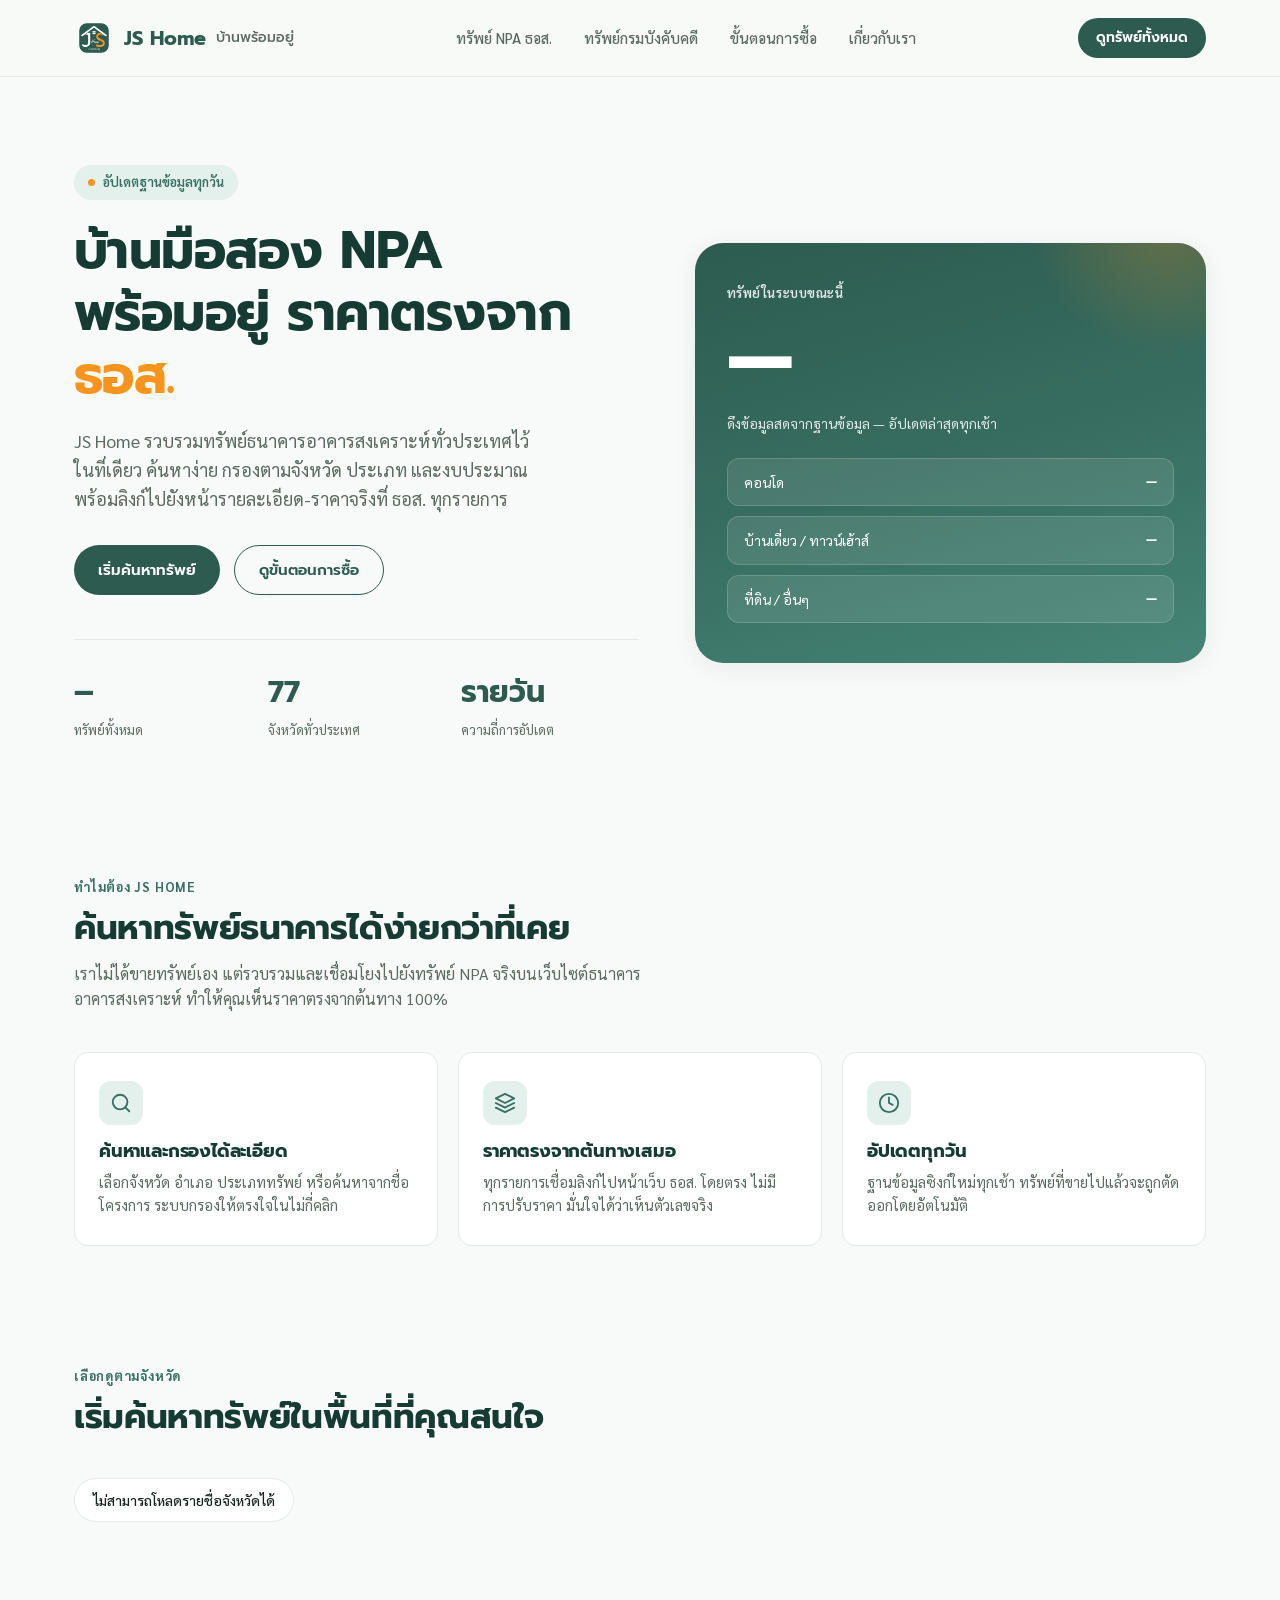
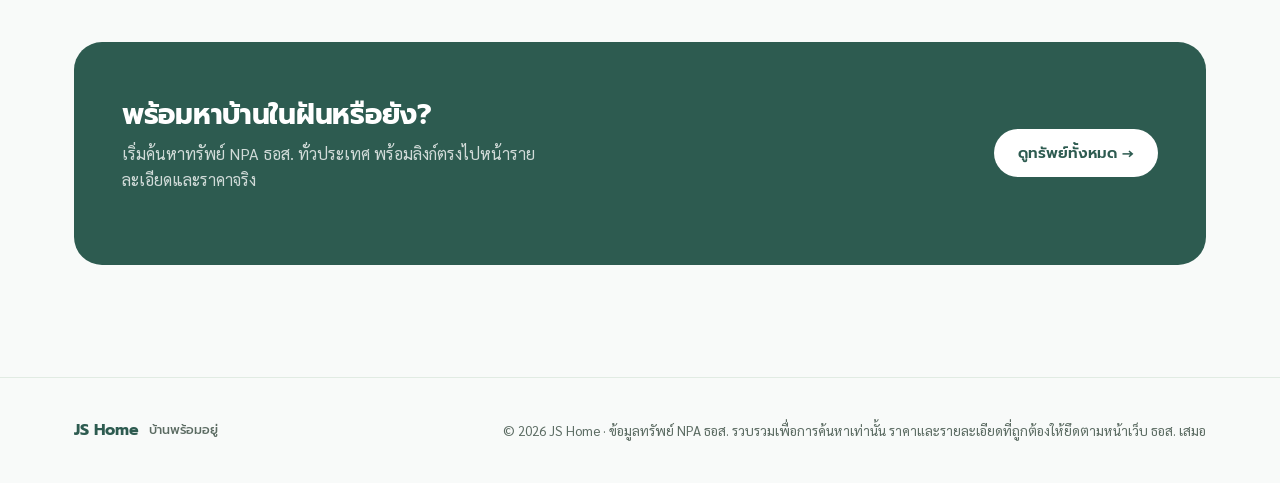
==== index.html @ abf9f4ab "Add Legal Execution Department (LED) auction listings page - New led.html: list + map of กรมบังคับคด" ====
<!DOCTYPE html>
<html lang="th">
<head>
<meta charset="UTF-8" />
<meta name="viewport" content="width=device-width, initial-scale=1.0" />
<title>JS Home | บ้านมือสอง NPA พร้อมอยู่ ราคาตรงจาก ธอส.</title>
<meta name="description" content="ค้นหาบ้าน คอนโด ทาวน์เฮ้าส์ NPA พร้อมอยู่จากธนาคารอาคารสงเคราะห์ ทุกจังหวัดทั่วประเทศ อัปเดตทุกวัน โดย JS Home" />
<link rel="preconnect" href="https://fonts.googleapis.com">
<link href="https://fonts.googleapis.com/css2?family=Prompt:wght@500;600;700&family=Sarabun:wght@400;500;600&display=swap" rel="stylesheet">
<link rel="icon" type="image/png" href="assets/img/logo.png" />
<link rel="stylesheet" href="assets/style.css" />
</head>
<body>

<header class="site-header">
  <div class="container">
    <a href="index.html" class="brand">
      <span class="brand-mark"><img src="assets/img/logo.png" alt="JS Home logo" /></span>
      JS Home <span style="color:var(--text-muted);font-weight:500;font-size:14px;">บ้านพร้อมอยู่</span>
    </a>
    <nav class="nav-links">
      <a href="properties.html">ทรัพย์ NPA ธอส.</a>
      <a href="led.html">ทรัพย์กรมบังคับคดี</a>
      <a href="#how">ขั้นตอนการซื้อ</a>
      <a href="#about">เกี่ยวกับเรา</a>
    </nav>
    <a href="properties.html" class="btn btn-primary btn-sm">ดูทรัพย์ทั้งหมด</a>
  </div>
</header>

<section class="hero">
  <div class="container hero-grid">
    <div>
      <span class="eyebrow"><span class="dot"></span> อัปเดตฐานข้อมูลทุกวัน</span>
      <h1>บ้านมือสอง NPA<br>พร้อมอยู่ ราคาตรงจาก <span>ธอส.</span></h1>
      <p class="lead">JS Home รวบรวมทรัพย์ธนาคารอาคารสงเคราะห์ทั่วประเทศไว้ในที่เดียว ค้นหาง่าย กรองตามจังหวัด ประเภท และงบประมาณ พร้อมลิงก์ไปยังหน้ารายละเอียด-ราคาจริงที่ ธอส. ทุกรายการ</p>
      <div class="hero-cta">
        <a href="properties.html" class="btn btn-primary">เริ่มค้นหาทรัพย์</a>
        <a href="#how" class="btn btn-ghost">ดูขั้นตอนการซื้อ</a>
      </div>

      <div class="hero-stats">
        <div>
          <div class="stat-num" id="statTotal">–</div>
          <div class="stat-label">ทรัพย์ทั้งหมด</div>
        </div>
        <div>
          <div class="stat-num" id="statProvince">77</div>
          <div class="stat-label">จังหวัดทั่วประเทศ</div>
        </div>
        <div>
          <div class="stat-num">รายวัน</div>
          <div class="stat-label">ความถี่การอัปเดต</div>
        </div>
      </div>
    </div>

    <div class="hero-visual">
      <div>
        <div class="hero-visual-label">ทรัพย์ในระบบขณะนี้</div>
        <div class="hero-visual-count" id="heroCount">…</div>
        <div class="hero-visual-sub">ดึงข้อมูลสดจากฐานข้อมูล — อัปเดตล่าสุดทุกเช้า</div>
      </div>
      <div class="hero-visual-list" id="heroTypeBreakdown">
        <div class="hero-visual-row"><span>คอนโด</span><b>—</b></div>
        <div class="hero-visual-row"><span>บ้านเดี่ยว / ทาวน์เฮ้าส์</span><b>—</b></div>
        <div class="hero-visual-row"><span>ที่ดิน / อื่นๆ</span><b>—</b></div>
      </div>
    </div>
  </div>
</section>

<section class="section" id="how">
  <div class="container">
    <div class="section-head">
      <span class="section-eyebrow">ทำไมต้อง JS Home</span>
      <h2>ค้นหาทรัพย์ธนาคารได้ง่ายกว่าที่เคย</h2>
      <p>เราไม่ได้ขายทรัพย์เอง แต่รวบรวมและเชื่อมโยงไปยังทรัพย์ NPA จริงบนเว็บไซต์ธนาคารอาคารสงเคราะห์ ทำให้คุณเห็นราคาตรงจากต้นทาง 100%</p>
    </div>

    <div class="grid-3">
      <div class="card">
        <div class="card-icon">
          <svg width="22" height="22" viewBox="0 0 24 24" fill="none" stroke="currentColor" stroke-width="2" stroke-linecap="round" stroke-linejoin="round"><circle cx="11" cy="11" r="8"/><path d="m21 21-4.3-4.3"/></svg>
        </div>
        <h3>ค้นหาและกรองได้ละเอียด</h3>
        <p>เลือกจังหวัด อำเภอ ประเภททรัพย์ หรือค้นหาจากชื่อโครงการ ระบบกรองให้ตรงใจในไม่กี่คลิก</p>
      </div>
      <div class="card">
        <div class="card-icon">
          <svg width="22" height="22" viewBox="0 0 24 24" fill="none" stroke="currentColor" stroke-width="2" stroke-linecap="round" stroke-linejoin="round"><path d="M12 2 2 7l10 5 10-5-10-5Z"/><path d="m2 17 10 5 10-5"/><path d="m2 12 10 5 10-5"/></svg>
        </div>
        <h3>ราคาตรงจากต้นทางเสมอ</h3>
        <p>ทุกรายการเชื่อมลิงก์ไปหน้าเว็บ ธอส. โดยตรง ไม่มีการปรับราคา มั่นใจได้ว่าเห็นตัวเลขจริง</p>
      </div>
      <div class="card">
        <div class="card-icon">
          <svg width="22" height="22" viewBox="0 0 24 24" fill="none" stroke="currentColor" stroke-width="2" stroke-linecap="round" stroke-linejoin="round"><path d="M12 6v6l4 2"/><circle cx="12" cy="12" r="10"/></svg>
        </div>
        <h3>อัปเดตทุกวัน</h3>
        <p>ฐานข้อมูลซิงก์ใหม่ทุกเช้า ทรัพย์ที่ขายไปแล้วจะถูกตัดออกโดยอัตโนมัติ</p>
      </div>
    </div>
  </div>
</section>

<section class="section-tight">
  <div class="container">
    <div class="section-head">
      <span class="section-eyebrow">เลือกดูตามจังหวัด</span>
      <h2>เริ่มค้นหาทรัพย์ในพื้นที่ที่คุณสนใจ</h2>
    </div>
    <div class="pill-grid" id="provincePills">
      <span class="pill">กำลังโหลดจังหวัด…</span>
    </div>
  </div>
</section>

<section class="section" id="about">
  <div class="container">
    <div class="cta-band">
      <div>
        <h2>พร้อมหาบ้านในฝันหรือยัง?</h2>
        <p>เริ่มค้นหาทรัพย์ NPA ธอส. ทั่วประเทศ พร้อมลิงก์ตรงไปหน้ารายละเอียดและราคาจริง</p>
      </div>
      <a href="properties.html" class="btn" style="background:white; color:var(--green-800);">ดูทรัพย์ทั้งหมด →</a>
    </div>
  </div>
</section>

<footer class="site-footer">
  <div class="container">
    <div class="footer-row">
      <div class="brand" style="font-size:16px;">JS Home <span style="color:var(--text-muted);font-weight:500;font-size:12.5px;">บ้านพร้อมอยู่</span></div>
      <div>© 2026 JS Home · ข้อมูลทรัพย์ NPA ธอส. รวบรวมเพื่อการค้นหาเท่านั้น ราคาและรายละเอียดที่ถูกต้องให้ยึดตามหน้าเว็บ ธอส. เสมอ</div>
    </div>
  </div>
</footer>

<script src="assets/config.js"></script>
<script src="assets/supabase-client.js"></script>
<script>
  async function initLanding() {
    try {
      const total = await fetchPropertyCount();
      document.getElementById("statTotal").textContent = total.toLocaleString("th-TH");
      document.getElementById("heroCount").textContent = total.toLocaleString("th-TH");

      const [condo, house, other] = await Promise.all([
        fetchPropertyCount({ type: "คอนโด" }),
        // "บ้าน" = ทุกประเภทบ้านของ ธอส. (+ ค่าเก่า "บ้าน" ระหว่างเปลี่ยนข้อมูล)
        fetchPropertyCount({ type: ["บ้านเดี่ยว", "ทาวน์เฮ้าส์", "บ้านแฝด", "บ้าน"] }),
        Promise.resolve(null),
      ]);
      const rows = document.querySelectorAll("#heroTypeBreakdown .hero-visual-row b");
      rows[0].textContent = condo.toLocaleString("th-TH");
      rows[1].textContent = house.toLocaleString("th-TH");
      rows[2].textContent = Math.max(total - condo - house, 0).toLocaleString("th-TH");
    } catch (e) {
      document.getElementById("heroCount").textContent = "—";
      console.error("โหลดสถิติไม่สำเร็จ:", e);
    }

    try {
      const provinces = await fetchProvinceList();
      const wrap = document.getElementById("provincePills");
      wrap.innerHTML = "";
      provinces.slice(0, 24).forEach((p) => {
        const a = document.createElement("a");
        a.className = "pill";
        a.href = `properties.html?province=${encodeURIComponent(p)}`;
        a.textContent = p;
        wrap.appendChild(a);
      });
      if (provinces.length > 24) {
        const more = document.createElement("a");
        more.className = "pill";
        more.href = "properties.html";
        more.textContent = `ดูทั้งหมด ${provinces.length} จังหวัด →`;
        wrap.appendChild(more);
      }
    } catch (e) {
      document.getElementById("provincePills").innerHTML =
        '<span class="pill">ไม่สามารถโหลดรายชื่อจังหวัดได้</span>';
    }
  }
  initLanding();
</script>

</body>
</html>
---- assets/style.css ----
/* ===== JS Home — Design Tokens (อัปเดตตามโลโก้แบรนด์) ===== */
:root {
  --green-900: #163B33;
  --green-800: #2D5B50;
  --green-700: #386F62;
  --green-500: #4E9384;
  --green-300: #8DC0B4;
  --green-100: #E3F0EC;
  --orange-700: #D97C0C;
  --orange-500: #F7941D;
  --orange-100: #FDEBD3;
  --bg: #F8FAF9;
  --bg-panel: #FFFFFF;
  --text: #16241D;
  --text-muted: #5B6B62;
  --border: #E1EBE3;
  --radius: 14px;
  --shadow: 0 4px 24px rgba(22, 59, 51, 0.08);
  --font-display: "Prompt", "Noto Sans Thai", sans-serif;
  --font-body: "Sarabun", "Noto Sans Thai", sans-serif;
}

* { box-sizing: border-box; }

html { scroll-behavior: smooth; }

body {
  margin: 0;
  font-family: var(--font-body);
  background: var(--bg);
  color: var(--text);
  line-height: 1.6;
  -webkit-font-smoothing: antialiased;
}

img { max-width: 100%; display: block; }

a { color: inherit; text-decoration: none; }

h1, h2, h3, h4 {
  font-family: var(--font-display);
  margin: 0;
  line-height: 1.2;
  letter-spacing: -0.01em;
}

.container {
  max-width: 1180px;
  margin: 0 auto;
  padding: 0 24px;
}

/* ===== Header ===== */
.site-header {
  position: sticky;
  top: 0;
  z-index: 50;
  background: rgba(247, 250, 247, 0.88);
  backdrop-filter: blur(10px);
  border-bottom: 1px solid var(--border);
}

.site-header .container {
  display: flex;
  align-items: center;
  justify-content: space-between;
  height: 76px;
}

.brand {
  display: flex;
  align-items: center;
  gap: 10px;
  font-family: var(--font-display);
  font-weight: 700;
  font-size: 20px;
  color: var(--green-800);
}

.brand-mark {
  width: 40px;
  height: 40px;
  border-radius: 11px;
  overflow: hidden;
  flex-shrink: 0;
  display: flex;
  align-items: center;
  justify-content: center;
}

.brand-mark img { width: 100%; height: 100%; object-fit: cover; }

.nav-links {
  display: flex;
  align-items: center;
  gap: 32px;
  font-size: 15px;
  font-weight: 500;
  color: var(--text-muted);
}

.nav-links a:hover { color: var(--green-800); }

.btn {
  display: inline-flex;
  align-items: center;
  justify-content: center;
  gap: 8px;
  font-family: var(--font-display);
  font-weight: 600;
  font-size: 15px;
  padding: 12px 24px;
  border-radius: 999px;
  border: none;
  cursor: pointer;
  transition: transform 0.15s ease, box-shadow 0.15s ease, background 0.15s ease;
}

.btn-primary {
  background: var(--green-800);
  color: white;
}

.btn-primary:hover {
  background: var(--green-700);
  box-shadow: 0 8px 20px rgba(27, 67, 50, 0.25);
  transform: translateY(-1px);
}

.btn-ghost {
  background: transparent;
  border: 1.5px solid var(--green-800);
  color: var(--green-800);
}

.btn-ghost:hover { background: var(--green-100); }

.btn-sm { padding: 9px 18px; font-size: 14px; }

/* ===== Hero ===== */
.hero {
  position: relative;
  overflow: hidden;
  padding: 88px 0 64px;
}

.hero-grid {
  display: grid;
  grid-template-columns: 1.05fr 0.95fr;
  gap: 56px;
  align-items: center;
}

.eyebrow {
  display: inline-flex;
  align-items: center;
  gap: 8px;
  font-size: 13px;
  font-weight: 600;
  color: var(--green-700);
  background: var(--green-100);
  padding: 7px 14px;
  border-radius: 999px;
  margin-bottom: 20px;
}

.eyebrow .dot {
  width: 7px; height: 7px; border-radius: 50%;
  background: var(--orange-500);
  animation: pulse 1.8s infinite;
}

@keyframes pulse {
  0%, 100% { opacity: 1; transform: scale(1); }
  50% { opacity: 0.4; transform: scale(0.75); }
}

.hero h1 {
  font-size: clamp(34px, 4.2vw, 52px);
  font-weight: 700;
  color: var(--green-900);
}

.hero h1 span { color: var(--orange-500); }

.hero p.lead {
  font-size: 18px;
  color: var(--text-muted);
  margin: 20px 0 32px;
  max-width: 46ch;
}

.hero-cta { display: flex; gap: 14px; flex-wrap: wrap; }

.hero-stats {
  display: grid;
  grid-template-columns: repeat(3, 1fr);
  gap: 16px;
  margin-top: 44px;
  padding-top: 28px;
  border-top: 1px solid var(--border);
}

.stat-num {
  font-family: var(--font-display);
  font-weight: 700;
  font-size: clamp(22px, 2.4vw, 30px);
  color: var(--green-800);
  display: flex;
  align-items: baseline;
  gap: 2px;
}

.stat-label {
  font-size: 13px;
  color: var(--text-muted);
  margin-top: 4px;
}

/* Hero visual: signature live-count panel */
.hero-visual {
  position: relative;
  background: linear-gradient(165deg, var(--green-800) 0%, var(--green-700) 55%, var(--green-500) 130%);
  border-radius: 28px;
  padding: 40px 32px;
  color: white;
  min-height: 420px;
  display: flex;
  flex-direction: column;
  justify-content: space-between;
  box-shadow: var(--shadow);
  overflow: hidden;
}

.hero-visual::before {
  content: "";
  position: absolute;
  inset: -40% -20% auto auto;
  width: 280px; height: 280px;
  background: radial-gradient(circle, rgba(247, 148, 29, 0.28), transparent 70%);
}

.hero-visual-label {
  font-size: 13px;
  letter-spacing: 0.04em;
  opacity: 0.85;
  text-transform: uppercase;
  font-weight: 600;
}

.hero-visual-count {
  font-family: var(--font-display);
  font-weight: 700;
  font-size: clamp(56px, 7vw, 84px);
  margin: 14px 0 0;
  line-height: 1;
}

.hero-visual-sub {
  font-size: 14px;
  opacity: 0.85;
  margin-top: 10px;
}

.hero-visual-list {
  position: relative;
  z-index: 1;
  display: flex;
  flex-direction: column;
  gap: 10px;
}

.hero-visual-row {
  display: flex;
  align-items: center;
  justify-content: space-between;
  background: rgba(255,255,255,0.1);
  border: 1px solid rgba(255,255,255,0.16);
  border-radius: 12px;
  padding: 12px 16px;
  font-size: 14px;
}

.hero-visual-row b { font-family: var(--font-display); font-weight: 600; }

/* ===== Section ===== */
.section { padding: 72px 0; }
.section-tight { padding: 48px 0; }

.section-head {
  max-width: 640px;
  margin: 0 0 40px;
}

.section-eyebrow {
  font-size: 13px;
  font-weight: 700;
  color: var(--green-700);
  text-transform: uppercase;
  letter-spacing: 0.06em;
  margin-bottom: 10px;
  display: block;
}

.section-head h2 {
  font-size: clamp(26px, 3vw, 34px);
  color: var(--green-900);
}

.section-head p {
  color: var(--text-muted);
  margin-top: 12px;
  font-size: 16px;
}

/* ===== Feature cards ===== */
.grid-3 {
  display: grid;
  grid-template-columns: repeat(3, 1fr);
  gap: 20px;
}

.card {
  background: var(--bg-panel);
  border: 1px solid var(--border);
  border-radius: var(--radius);
  padding: 28px 24px;
}

.card-icon {
  width: 44px; height: 44px;
  border-radius: 12px;
  background: var(--green-100);
  display: flex; align-items: center; justify-content: center;
  color: var(--green-700);
  margin-bottom: 16px;
}

.card h3 {
  font-size: 18px;
  color: var(--green-900);
  margin-bottom: 8px;
}

.card p { color: var(--text-muted); font-size: 14.5px; margin: 0; }

/* ===== Province pills (landing → link to listing) ===== */
.pill-grid {
  display: flex;
  flex-wrap: wrap;
  gap: 10px;
}

.pill {
  border: 1px solid var(--border);
  background: var(--bg-panel);
  border-radius: 999px;
  padding: 10px 18px;
  font-size: 14px;
  font-weight: 500;
  color: var(--text);
  transition: all 0.15s ease;
  cursor: pointer;
}

.pill:hover {
  border-color: var(--orange-500);
  background: var(--orange-100);
  color: var(--green-800);
}

/* ===== CTA band ===== */
.cta-band {
  background: var(--green-800);
  border-radius: 28px;
  padding: 56px 48px;
  color: white;
  display: flex;
  align-items: center;
  justify-content: space-between;
  gap: 32px;
  flex-wrap: wrap;
}

.cta-band h2 { font-size: 28px; max-width: 420px; }
.cta-band p { color: rgba(255,255,255,0.78); margin-top: 10px; max-width: 420px; }

/* ===== Footer ===== */
.site-footer {
  border-top: 1px solid var(--border);
  padding: 40px 0;
  margin-top: 40px;
}

.footer-row {
  display: flex;
  justify-content: space-between;
  align-items: center;
  flex-wrap: wrap;
  gap: 16px;
  font-size: 13.5px;
  color: var(--text-muted);
}

.footer-note {
  font-size: 12.5px;
  color: var(--text-muted);
  opacity: 0.8;
  margin-top: 6px;
}

/* ===== Property listing page ===== */
.filter-bar {
  background: var(--bg-panel);
  border: 1px solid var(--border);
  border-radius: var(--radius);
  padding: 18px 20px;
  display: grid;
  grid-template-columns: 1.4fr 1fr 1fr 1fr 1fr 1fr auto;
  gap: 12px;
  margin-bottom: 28px;
  position: sticky;
  top: 92px;
  z-index: 20;
  box-shadow: var(--shadow);
}

.field label {
  display: block;
  font-size: 12px;
  color: var(--text-muted);
  margin-bottom: 6px;
  font-weight: 600;
}

.field input, .field select {
  width: 100%;
  padding: 10px 12px;
  border-radius: 9px;
  border: 1px solid var(--border);
  background: var(--bg);
  font-family: var(--font-body);
  font-size: 14.5px;
  color: var(--text);
}

.field input:focus, .field select:focus {
  outline: 2px solid var(--orange-500);
  outline-offset: 1px;
}

.result-meta {
  display: flex;
  justify-content: space-between;
  align-items: center;
  margin-bottom: 18px;
  color: var(--text-muted);
  font-size: 14px;
  gap: 16px;
}

.view-toggle {
  display: flex;
  gap: 6px;
  background: var(--bg-panel);
  border: 1px solid var(--border);
  border-radius: 999px;
  padding: 4px;
}

.view-toggle-btn {
  border: none;
  background: transparent;
  padding: 8px 16px;
  border-radius: 999px;
  font-family: var(--font-body);
  font-size: 13.5px;
  font-weight: 600;
  color: var(--text-muted);
  cursor: pointer;
  transition: all 0.15s ease;
}

.view-toggle-btn.active {
  background: var(--green-800);
  color: white;
}

.view-toggle-btn:not(.active):hover {
  background: var(--green-100);
  color: var(--green-800);
}

.map-note {
  font-size: 13.5px;
  color: var(--text-muted);
  margin-bottom: 12px;
}

#propertyMap {
  width: 100%;
  height: 640px;
  border-radius: var(--radius);
  border: 1px solid var(--border);
  overflow: hidden;
}

.map-popup {
  font-family: var(--font-body);
  font-size: 13.5px;
  line-height: 1.5;
  min-width: 180px;
}

.map-popup b {
  font-family: var(--font-display);
  color: var(--green-900);
  font-size: 14px;
}

.map-popup a {
  color: var(--green-700);
  font-weight: 600;
  display: inline-block;
  margin-top: 4px;
}

.map-popup a.gmaps-btn {
  display: block;
  margin-top: 8px;
  padding: 7px 10px;
  border-radius: 8px;
  background: var(--green-800);
  color: white;
  text-align: center;
  text-decoration: none;
}
.map-popup a.gmaps-btn:hover { background: var(--green-900); }

/* หมุดสีส้มตามโทนแบรนด์ (แทนหมุดน้ำเงินเริ่มต้นของ Leaflet) */
.orange-pin-wrap { background: transparent; border: none; }
.orange-pin {
  width: 20px;
  height: 20px;
  background: var(--orange-500);
  border: 3px solid white;
  border-radius: 50% 50% 50% 0;
  transform: rotate(-45deg);
  box-shadow: 0 2px 6px rgba(0,0,0,0.35);
}

/* จุดกลุ่ม (cluster) สีส้ม เข้มขึ้นตามจำนวนทรัพย์ในกลุ่ม */
.cluster-pin-wrap { background: transparent; border: none; }
.cluster-pin {
  background: var(--orange-500);
  color: white;
  border: 3px solid white;
  border-radius: 50%;
  text-align: center;
  font-family: var(--font-display);
  font-weight: 700;
  font-size: 13px;
  box-shadow: 0 3px 10px rgba(217, 124, 12, 0.45);
}

/* หน้าทรัพย์กรมบังคับคดี — หมุด/กลุ่มสีเขียวแบรนด์ แยกจาก ธอส. (ส้ม) */
.orange-pin.led { background: var(--green-700); }
.cluster-pin.led { background: var(--green-700); box-shadow: 0 3px 10px rgba(45, 91, 80, 0.45); }

.led-notice {
  background: var(--orange-100);
  border-radius: 10px;
  padding: 10px 14px;
  font-size: 13px;
  color: var(--text);
  margin: -12px 0 18px;
}
.led-price-label { font-size: 11.5px; font-weight: 500; color: var(--text-muted); }
.led-next { font-size: 13px; font-weight: 600; color: var(--orange-700); margin-bottom: 6px; }
.led-case { font-size: 12px; color: var(--text-muted); margin-bottom: 12px; }
.led-approx { font-size: 11.5px; color: var(--text-muted); }
.led-card .property-cta { text-decoration: none; }
.page-btn.active { background: var(--green-800); color: white; border-color: var(--green-800); }

@media (max-width: 860px) {
  .result-meta { flex-wrap: wrap; }
  #propertyMap { height: 460px; }
}

.property-grid {
  display: grid;
  grid-template-columns: repeat(auto-fill, minmax(280px, 1fr));
  gap: 20px;
}

.property-card {
  background: var(--bg-panel);
  border: 1px solid var(--border);
  border-radius: var(--radius);
  overflow: hidden;
  transition: transform 0.15s ease, box-shadow 0.15s ease;
  display: flex;
  flex-direction: column;
}

.property-card:hover {
  transform: translateY(-3px);
  box-shadow: var(--shadow);
}

.property-thumb {
  aspect-ratio: 4 / 3;
  background: var(--green-100);
  position: relative;
  overflow: hidden;
}

.property-thumb img {
  width: 100%; height: 100%; object-fit: cover;
}

.property-type-tag {
  position: absolute;
  top: 10px; left: 10px;
  background: rgba(27, 67, 50, 0.88);
  color: white;
  font-size: 12px;
  font-weight: 600;
  padding: 5px 12px;
  border-radius: 999px;
}

.property-body { padding: 16px 18px 18px; flex: 1; display: flex; flex-direction: column; }

.property-body h4 {
  font-size: 15.5px;
  color: var(--green-900);
  margin-bottom: 6px;
  font-weight: 600;
  display: -webkit-box;
  -webkit-line-clamp: 2;
  -webkit-box-orient: vertical;
  overflow: hidden;
}

.property-loc {
  font-size: 13px;
  color: var(--text-muted);
  margin-bottom: 12px;
  display: flex;
  align-items: flex-start;
  gap: 5px;
}

.property-meta {
  display: flex;
  gap: 12px;
  font-size: 12.5px;
  color: var(--text-muted);
  margin-bottom: 14px;
  flex-wrap: wrap;
}

.property-meta span { display: flex; align-items: center; gap: 4px; }

.property-cta {
  margin-top: auto;
  display: flex;
  align-items: center;
  justify-content: center;
  gap: 6px;
  padding: 10px;
  border-radius: 9px;
  background: var(--green-100);
  color: var(--green-800);
  font-weight: 600;
  font-size: 13.5px;
}

.property-card:hover .property-cta { background: var(--green-800); color: white; }

/* ไม่มีรูป (ธอส. ไม่ให้ดึงรูปข้ามเว็บ) → แถบสีเตี้ยลง + ไอคอนบ้าน */
.property-thumb.no-img {
  aspect-ratio: 16 / 7;
  display: grid;
  place-items: center;
}
.property-thumb.no-img::after { content: "🏠"; font-size: 40px; opacity: 0.45; }

.property-price {
  font-size: 18px;
  font-weight: 700;
  color: var(--green-800);
  margin-bottom: 4px;
}
.property-price.muted { font-size: 14px; font-weight: 600; color: var(--text-muted); }
.property-price-old { font-size: 13px; font-weight: 500; color: var(--text-muted); margin-left: 4px; }

.property-promo-tag {
  position: absolute;
  top: 10px; right: 10px;
  background: var(--orange-700);
  color: white;
  font-size: 11.5px;
  font-weight: 600;
  padding: 5px 10px;
  border-radius: 999px;
}

@media (max-width: 1200px) and (min-width: 861px) {
  .filter-bar { grid-template-columns: repeat(4, 1fr); }
}

.state-msg {
  text-align: center;
  padding: 64px 20px;
  color: var(--text-muted);
}

.pagination {
  display: flex;
  justify-content: center;
  align-items: center;
  gap: 10px;
  margin-top: 40px;
}

.page-btn {
  border: 1px solid var(--border);
  background: var(--bg-panel);
  border-radius: 9px;
  padding: 9px 16px;
  cursor: pointer;
  font-family: var(--font-body);
  font-size: 14px;
  color: var(--text);
}

.page-btn:disabled { opacity: 0.4; cursor: not-allowed; }
.page-btn:not(:disabled):hover { border-color: var(--orange-500); }

.skeleton {
  background: linear-gradient(90deg, var(--green-100) 25%, #eef7f0 37%, var(--green-100) 63%);
  background-size: 400% 100%;
  animation: shimmer 1.4s ease infinite;
}

@keyframes shimmer {
  0% { background-position: 100% 50%; }
  100% { background-position: 0 50%; }
}

/* ===== Responsive ===== */
@media (max-width: 860px) {
  .hero-grid { grid-template-columns: 1fr; }
  .nav-links { display: none; }
  .grid-3 { grid-template-columns: 1fr; }
  .filter-bar { grid-template-columns: 1fr 1fr; position: static; }
  .cta-band { flex-direction: column; text-align: center; }
  .hero-stats { grid-template-columns: 1fr 1fr; }
}

@media (prefers-reduced-motion: reduce) {
  * { animation: none !important; transition: none !important; }
}
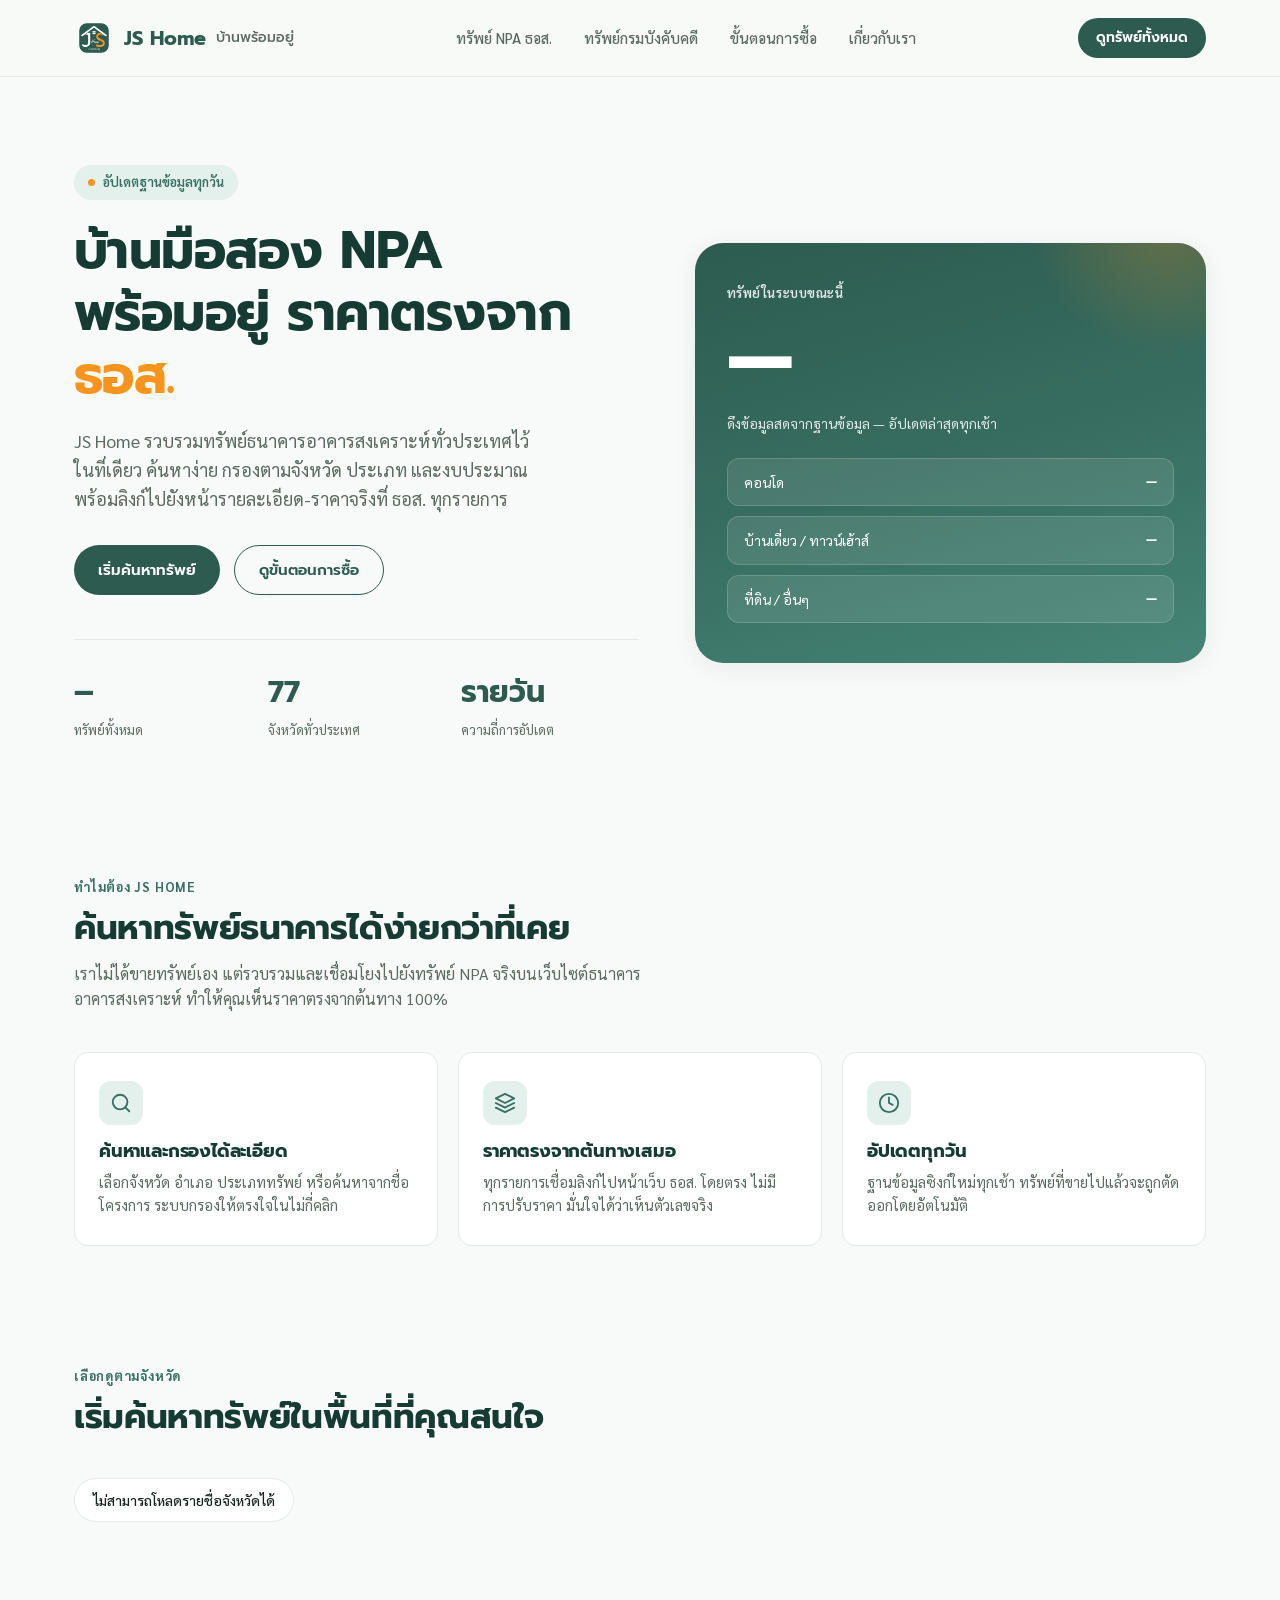
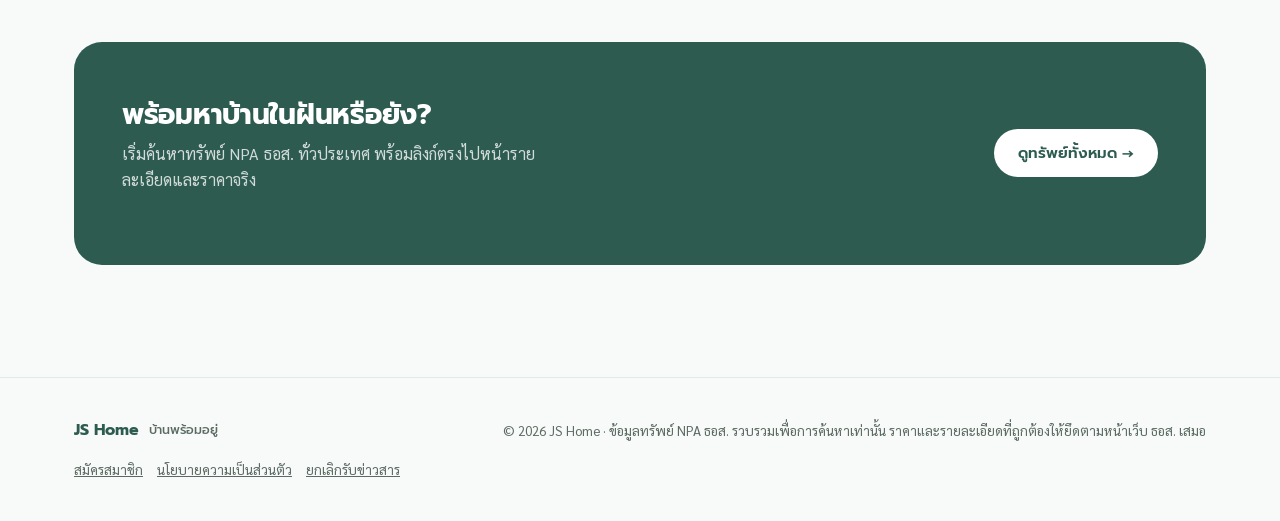
==== commit c47e3e58: "Add PDPA member signup, privacy policy and unsubscribe page Visitors sign up (name/phone/email) befo" ====
--- a/index.html
+++ b/index.html
@@ -133,11 +133,13 @@
     <div class="footer-row">
       <div class="brand" style="font-size:16px;">JS Home <span style="color:var(--text-muted);font-weight:500;font-size:12.5px;">บ้านพร้อมอยู่</span></div>
       <div>© 2026 JS Home · ข้อมูลทรัพย์ NPA ธอส. รวบรวมเพื่อการค้นหาเท่านั้น ราคาและรายละเอียดที่ถูกต้องให้ยึดตามหน้าเว็บ ธอส. เสมอ</div>
+      <div class="footer-links"><a href="#" data-member-signup>สมัครสมาชิก</a><a href="privacy.html">นโยบายความเป็นส่วนตัว</a><a href="unsubscribe.html">ยกเลิกรับข่าวสาร</a></div>
     </div>
   </div>
 </footer>
 
 <script src="assets/config.js"></script>
+<script src="assets/member.js"></script>
 <script src="assets/supabase-client.js"></script>
 <script>
   async function initLanding() {
--- a/assets/style.css
+++ b/assets/style.css
@@ -763,3 +763,122 @@
 @media (prefers-reduced-motion: reduce) {
   * { animation: none !important; transition: none !important; }
 }
+
+/* ===== สมาชิก (ฟอร์มสมัคร / นโยบาย / ยกเลิกรับข่าวสาร) ===== */
+[hidden] { display: none !important; }
+body.member-lock { overflow: hidden; }
+
+.member-overlay {
+  position: fixed;
+  inset: 0;
+  z-index: 2000;
+  background: rgba(22, 36, 29, 0.55);
+  display: flex;
+  align-items: center;
+  justify-content: center;
+  padding: 16px;
+}
+.member-overlay[hidden] { display: none; }
+
+.member-modal {
+  position: relative;
+  width: 100%;
+  max-width: 460px;
+  max-height: calc(100vh - 32px);
+  overflow-y: auto;
+  background: var(--bg-panel);
+  border-radius: var(--radius);
+  box-shadow: var(--shadow);
+  padding: 28px 24px 24px;
+}
+.member-modal h3 { font-size: 20px; padding-right: 28px; }
+.member-sub { color: var(--text-muted); margin: 6px 0 18px; font-size: 14.5px; }
+
+.member-close {
+  position: absolute;
+  top: 10px;
+  right: 12px;
+  border: 0;
+  background: none;
+  font-size: 26px;
+  line-height: 1;
+  color: var(--text-muted);
+  cursor: pointer;
+  padding: 4px 8px;
+}
+
+.member-form label,
+.member-box label {
+  display: block;
+  font-size: 14px;
+  font-weight: 600;
+  margin-bottom: 12px;
+}
+.member-form input:not([type="checkbox"]),
+.member-box input:not([type="checkbox"]) {
+  display: block;
+  width: 100%;
+  margin-top: 5px;
+  padding: 11px 13px;
+  border: 1px solid var(--border);
+  border-radius: 10px;
+  font-family: var(--font-body);
+  font-size: 15px;
+  background: var(--bg);
+  color: var(--text);
+}
+.member-form input:focus,
+.member-box input:focus { outline: 2px solid var(--green-300); border-color: var(--green-500); }
+
+.member-check {
+  display: flex !important;
+  gap: 10px;
+  align-items: flex-start;
+  font-weight: 400 !important;
+  font-size: 13.5px !important;
+  line-height: 1.55;
+  padding: 10px 12px;
+  border: 1px solid var(--border);
+  border-radius: 10px;
+}
+.member-check input { margin-top: 3px; width: 18px; height: 18px; flex: none; accent-color: var(--green-700); }
+.member-check a { color: var(--green-700); text-decoration: underline; }
+.member-req { color: var(--orange-700); font-weight: 600; }
+.member-opt { display: block; color: var(--text-muted); font-size: 12.5px; margin-top: 4px; }
+
+.member-hp { position: absolute !important; left: -9999px !important; width: 1px !important; height: 1px !important; opacity: 0; }
+
+.member-error { color: #B42318; font-size: 14px; min-height: 20px; margin: 4px 0 10px; }
+.member-submit,
+.member-go,
+.member-close-2 { width: 100%; justify-content: center; margin-top: 4px; }
+.member-close-2 { margin-top: 10px; }
+.member-go[hidden] { display: none; }
+
+.footer-links { display: flex; gap: 14px; flex-wrap: wrap; }
+.footer-links a { text-decoration: underline; }
+
+/* หน้าเนื้อหา (privacy / unsubscribe) */
+.doc-page { max-width: 780px; padding-top: 40px; padding-bottom: 40px; }
+.doc-page h1 { font-size: 28px; margin-bottom: 6px; }
+.doc-page h2 { font-size: 19px; margin: 28px 0 8px; }
+.doc-page p, .doc-page li { font-size: 15.5px; }
+.doc-page a { color: var(--green-700); text-decoration: underline; }
+.doc-meta { color: var(--text-muted); font-size: 14px; }
+.doc-draft {
+  background: var(--orange-100);
+  border: 1px solid var(--orange-500);
+  border-radius: 10px;
+  padding: 12px 14px;
+  font-size: 14px;
+  margin: 16px 0;
+}
+.member-box {
+  background: var(--bg-panel);
+  border: 1px solid var(--border);
+  border-radius: var(--radius);
+  padding: 22px;
+  margin: 18px 0;
+}
+.member-box .btn { width: 100%; justify-content: center; }
+.member-ok { color: var(--green-800); font-weight: 600; }
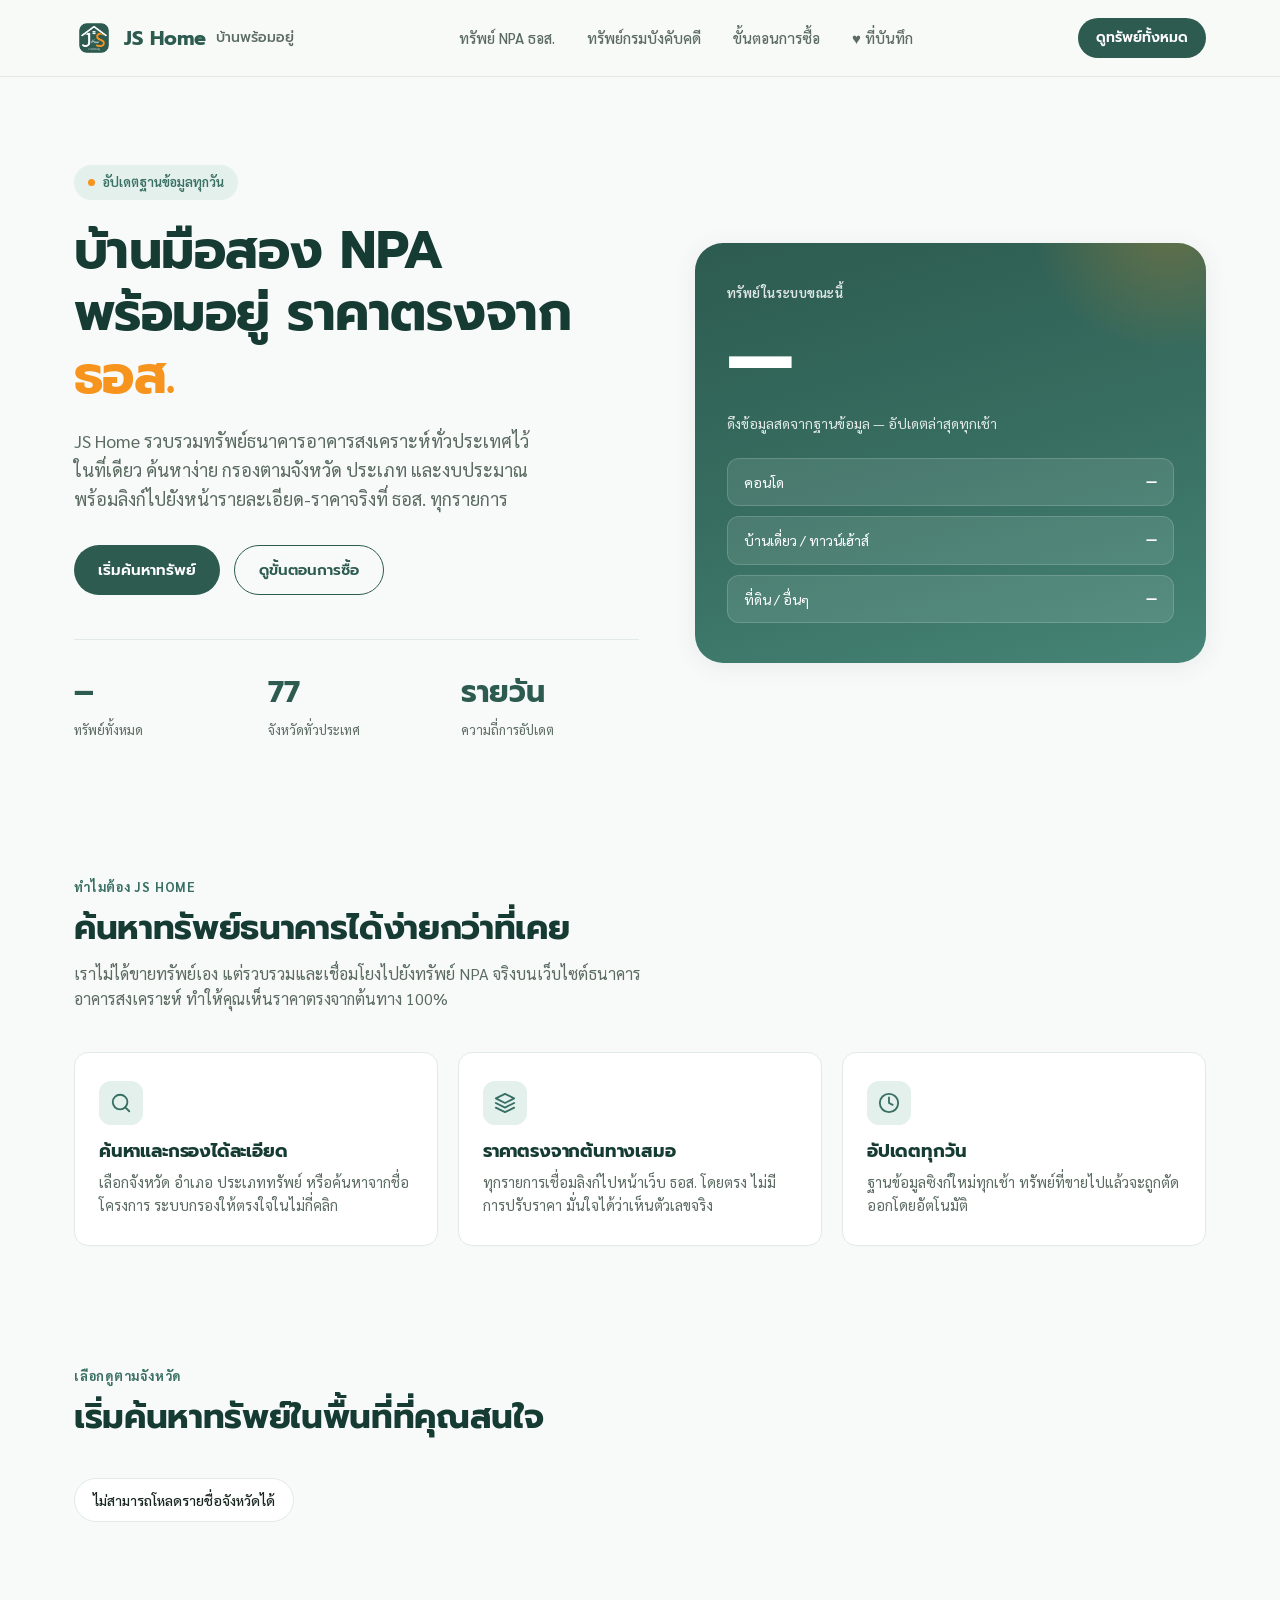
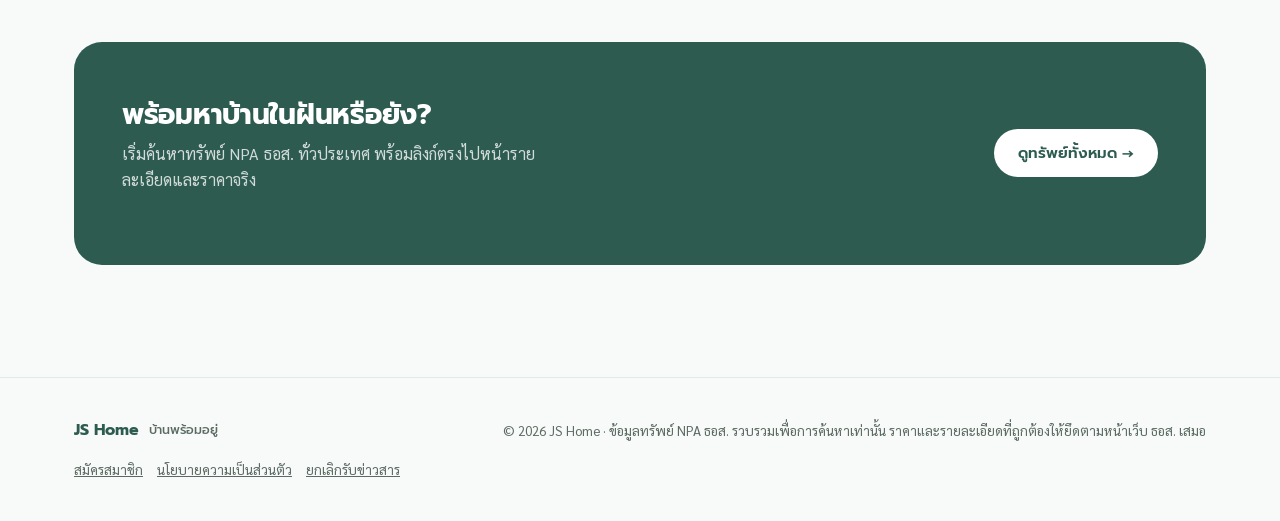
==== commit 1785e2cc: "Add LED detail page, saved properties and recent searches - led-asset.html shows LED auction details" ====
--- a/index.html
+++ b/index.html
@@ -22,7 +22,7 @@
       <a href="properties.html">ทรัพย์ NPA ธอส.</a>
       <a href="led.html">ทรัพย์กรมบังคับคดี</a>
       <a href="#how">ขั้นตอนการซื้อ</a>
-      <a href="#about">เกี่ยวกับเรา</a>
+      <a href="saved.html">♥ ที่บันทึก</a>
     </nav>
     <a href="properties.html" class="btn btn-primary btn-sm">ดูทรัพย์ทั้งหมด</a>
   </div>
--- a/assets/style.css
+++ b/assets/style.css
@@ -882,3 +882,193 @@
 }
 .member-box .btn { width: 100%; justify-content: center; }
 .member-ok { color: var(--green-800); font-weight: 600; }
+
+/* ===== บันทึกทรัพย์ (หัวใจ) ===== */
+.save-btn {
+  position: absolute;
+  bottom: 10px;
+  right: 10px;
+  z-index: 3;
+  width: 38px;
+  height: 38px;
+  border-radius: 50%;
+  border: 0;
+  background: rgba(255, 255, 255, 0.94);
+  box-shadow: 0 2px 8px rgba(22, 59, 51, 0.18);
+  display: grid;
+  place-items: center;
+  cursor: pointer;
+  padding: 0;
+}
+.save-btn svg { fill: none; stroke: var(--green-800); stroke-width: 2; transition: transform 0.15s ease; }
+.save-btn:hover svg { transform: scale(1.1); }
+.save-btn.is-saved svg { fill: #E0453A; stroke: #E0453A; }
+.save-btn:disabled { opacity: 0.6; }
+.save-btn-lg { position: static; width: 46px; height: 46px; flex: none; border: 1px solid var(--border); box-shadow: none; }
+.save-btn-lg svg { width: 24px; height: 24px; }
+
+.member-toast {
+  position: fixed;
+  left: 50%;
+  bottom: 24px;
+  transform: translate(-50%, 20px);
+  z-index: 2100;
+  max-width: calc(100% - 32px);
+  background: var(--green-900);
+  color: white;
+  padding: 12px 18px;
+  border-radius: 12px;
+  font-size: 14.5px;
+  box-shadow: var(--shadow);
+  opacity: 0;
+  pointer-events: none;
+  transition: opacity 0.2s ease, transform 0.2s ease;
+}
+.member-toast.show { opacity: 1; transform: translate(-50%, 0); }
+
+/* ===== ค้นหาล่าสุด ===== */
+.recent-bar {
+  display: flex;
+  flex-wrap: wrap;
+  align-items: center;
+  gap: 8px;
+  margin: -6px 0 18px;
+}
+.recent-label { font-size: 13.5px; color: var(--text-muted); font-weight: 600; margin-right: 2px; }
+.recent-chip {
+  border: 1px solid var(--border);
+  background: var(--bg-panel);
+  border-radius: 999px;
+  padding: 6px 13px;
+  font-family: var(--font-body);
+  font-size: 13.5px;
+  color: var(--text);
+  cursor: pointer;
+  max-width: 100%;
+  overflow: hidden;
+  text-overflow: ellipsis;
+  white-space: nowrap;
+}
+.recent-chip:hover { border-color: var(--orange-500); }
+.recent-clear { border: 0; background: none; color: var(--text-muted); font-size: 13px; text-decoration: underline; cursor: pointer; }
+
+/* ===== หน้ารายละเอียดทรัพย์ LED ===== */
+.led-detail { padding-top: 24px; padding-bottom: 40px; }
+.led-detail.is-locked { filter: blur(6px); pointer-events: none; user-select: none; }
+.crumbs { font-size: 13.5px; color: var(--text-muted); margin-bottom: 14px; }
+.crumbs a { color: var(--green-700); }
+.led-detail-grid { display: grid; grid-template-columns: 1.1fr 1fr; gap: 28px; align-items: start; }
+.led-photo {
+  position: relative;
+  aspect-ratio: 4 / 3;
+  border-radius: var(--radius);
+  overflow: hidden;
+  background: var(--green-100);
+}
+.led-photo img { width: 100%; height: 100%; object-fit: cover; }
+.led-photo.no-img { aspect-ratio: 16 / 7; }
+#detailMap { height: 260px; border-radius: var(--radius); margin-top: 14px; border: 1px solid var(--border); z-index: 0; }
+.led-summary {
+  background: var(--bg-panel);
+  border: 1px solid var(--border);
+  border-radius: var(--radius);
+  padding: 22px;
+}
+.led-summary-head { display: flex; justify-content: space-between; align-items: flex-start; gap: 12px; }
+.led-summary h1 { font-size: 24px; line-height: 1.35; }
+.led-loc { color: var(--text-muted); margin: 4px 0 14px; }
+.led-price-big { font-family: var(--font-display); font-size: 28px; font-weight: 700; color: var(--green-800); }
+.led-price-big span { display: block; font-family: var(--font-body); font-size: 13px; font-weight: 500; color: var(--text-muted); }
+.led-next-big { margin: 12px 0 6px; font-weight: 600; color: var(--orange-700); }
+.led-next-big.muted { color: var(--text-muted); }
+.kv-list { margin: 14px 0 0; }
+.kv { display: grid; grid-template-columns: 170px 1fr; gap: 12px; padding: 9px 0; border-top: 1px solid var(--border); font-size: 15px; }
+.kv dt { color: var(--text-muted); }
+.kv dd { margin: 0; overflow-wrap: anywhere; }
+.kv dd a { color: var(--green-700); text-decoration: underline; }
+.led-actions { display: flex; flex-wrap: wrap; gap: 10px; margin-top: 18px; }
+.led-actions .btn { flex: 1 1 200px; }
+.led-section {
+  background: var(--bg-panel);
+  border: 1px solid var(--border);
+  border-radius: var(--radius);
+  padding: 22px;
+  margin-top: 22px;
+}
+.led-section h2 { font-size: 19px; margin-bottom: 12px; }
+.bid-table { width: 100%; border-collapse: collapse; font-size: 15px; }
+.bid-table th, .bid-table td { text-align: left; padding: 9px 10px; border-bottom: 1px solid var(--border); }
+.bid-table th { font-size: 13px; color: var(--text-muted); font-weight: 600; }
+.bid-table tr.is-past td { color: var(--text-muted); }
+.bid-table tr.is-next td { background: var(--orange-100); font-weight: 600; }
+.led-detail .doc-draft a { color: var(--green-700); text-decoration: underline; }
+
+/* ===== หน้าทรัพย์ที่บันทึก ===== */
+.personal-link-row { display: flex; gap: 8px; flex-wrap: wrap; }
+.personal-link-row input {
+  flex: 1 1 240px;
+  min-width: 0;
+  padding: 9px 12px;
+  border: 1px solid var(--border);
+  border-radius: 10px;
+  font-size: 13.5px;
+  background: var(--bg);
+  color: var(--text);
+}
+.personal-link-row .btn { width: auto; }
+.property-card.is-gone { opacity: 0.65; }
+.state-msg a { color: var(--green-700); text-decoration: underline; }
+
+@media (max-width: 860px) {
+  .led-detail-grid { grid-template-columns: 1fr; }
+  .kv { grid-template-columns: 1fr; gap: 2px; }
+  .led-price-big { font-size: 24px; }
+}
+
+/* หน้ารายละเอียด LED — จัดหัวข้อตามประกาศกรมบังคับคดี */
+.led-head { display: flex; justify-content: space-between; align-items: flex-start; gap: 12px; margin-bottom: 18px; }
+.led-head h1 { font-size: 28px; }
+.led-info { margin: 0; background: var(--bg-panel); border: 1px solid var(--border); border-radius: var(--radius); padding: 6px 20px; }
+.led-info .kv:first-child { border-top: 0; }
+.kv-empty { display: inline-block; min-width: 60px; border-bottom: 1px dotted var(--border); }
+.led-sale { margin-top: 22px; }
+.led-sale > section {
+  background: var(--bg-panel);
+  border: 1px solid var(--border);
+  border-radius: var(--radius);
+  padding: 0 0 18px;
+  overflow: hidden;
+}
+.led-sale > section > *:not(.led-bar):not(.bid-table) { margin-left: 20px; margin-right: 20px; }
+.led-bar {
+  background: var(--green-900);
+  color: white;
+  font-size: 17px !important;
+  padding: 10px 20px;
+  margin: 0 0 14px !important;
+}
+.led-section .led-bar { margin: -22px -22px 14px !important; }
+.bid-table td:first-child, .bid-table th:first-child { text-align: center; width: 70px; }
+.next-badge { background: var(--orange-500); color: white; font-size: 11.5px; border-radius: 999px; padding: 1px 8px; margin-left: 6px; }
+.led-saleby { font-size: 16px; }
+.price-list { list-style: none; padding: 0; }
+.price-list li {
+  display: flex;
+  justify-content: space-between;
+  gap: 12px;
+  padding: 9px 0;
+  border-top: 1px solid var(--border);
+  font-size: 15px;
+}
+.price-list li span:first-child::before { content: "» "; color: var(--orange-700); font-weight: 700; }
+.price-list li span:last-child { white-space: nowrap; }
+.led-notes { padding-left: 20px; margin: 0; }
+.led-notes li { margin-bottom: 4px; }
+.led-actions { margin: 22px 0 6px; }
+.link-btn { border: 0; background: none; color: var(--green-700); text-decoration: underline; cursor: pointer; font: inherit; padding: 0 4px; }
+
+@media (max-width: 860px) {
+  .price-list li { flex-direction: column; gap: 2px; }
+  .led-head h1 { font-size: 23px; }
+}
+.led-section { overflow: hidden; }
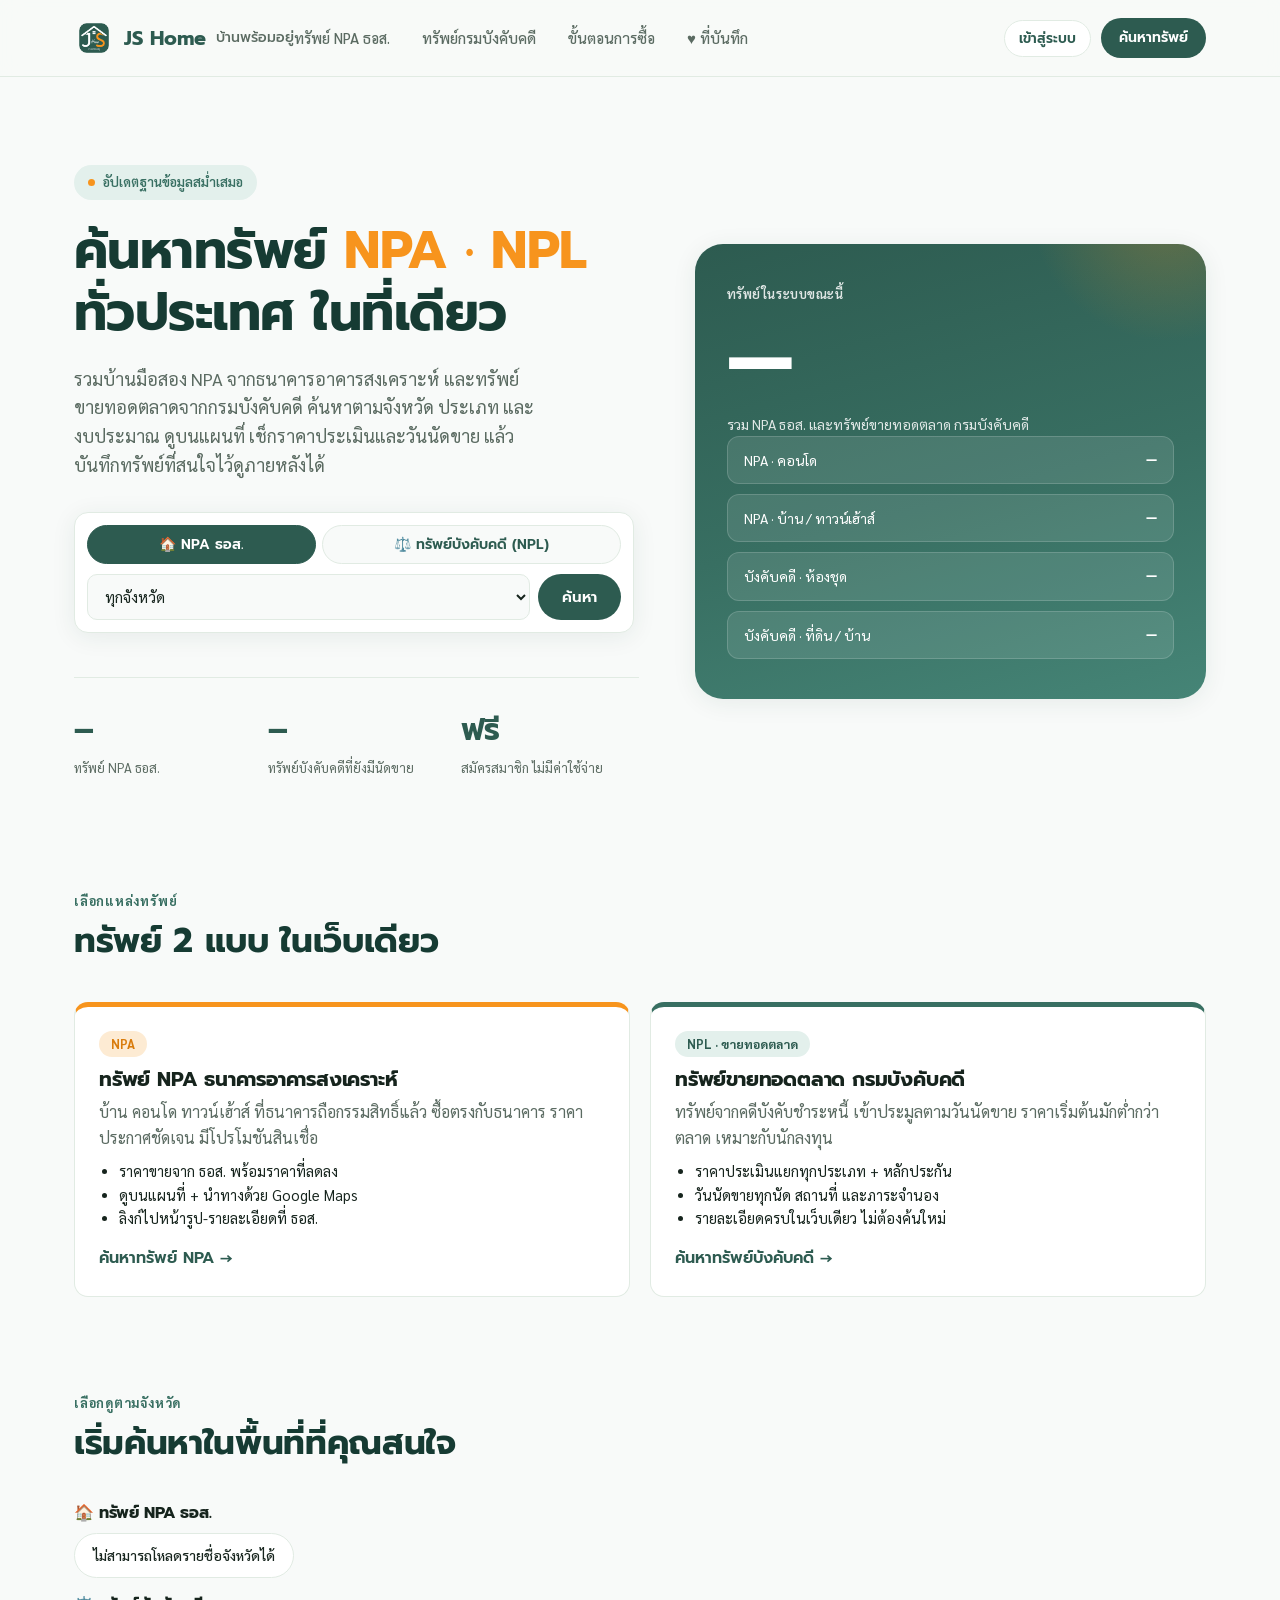
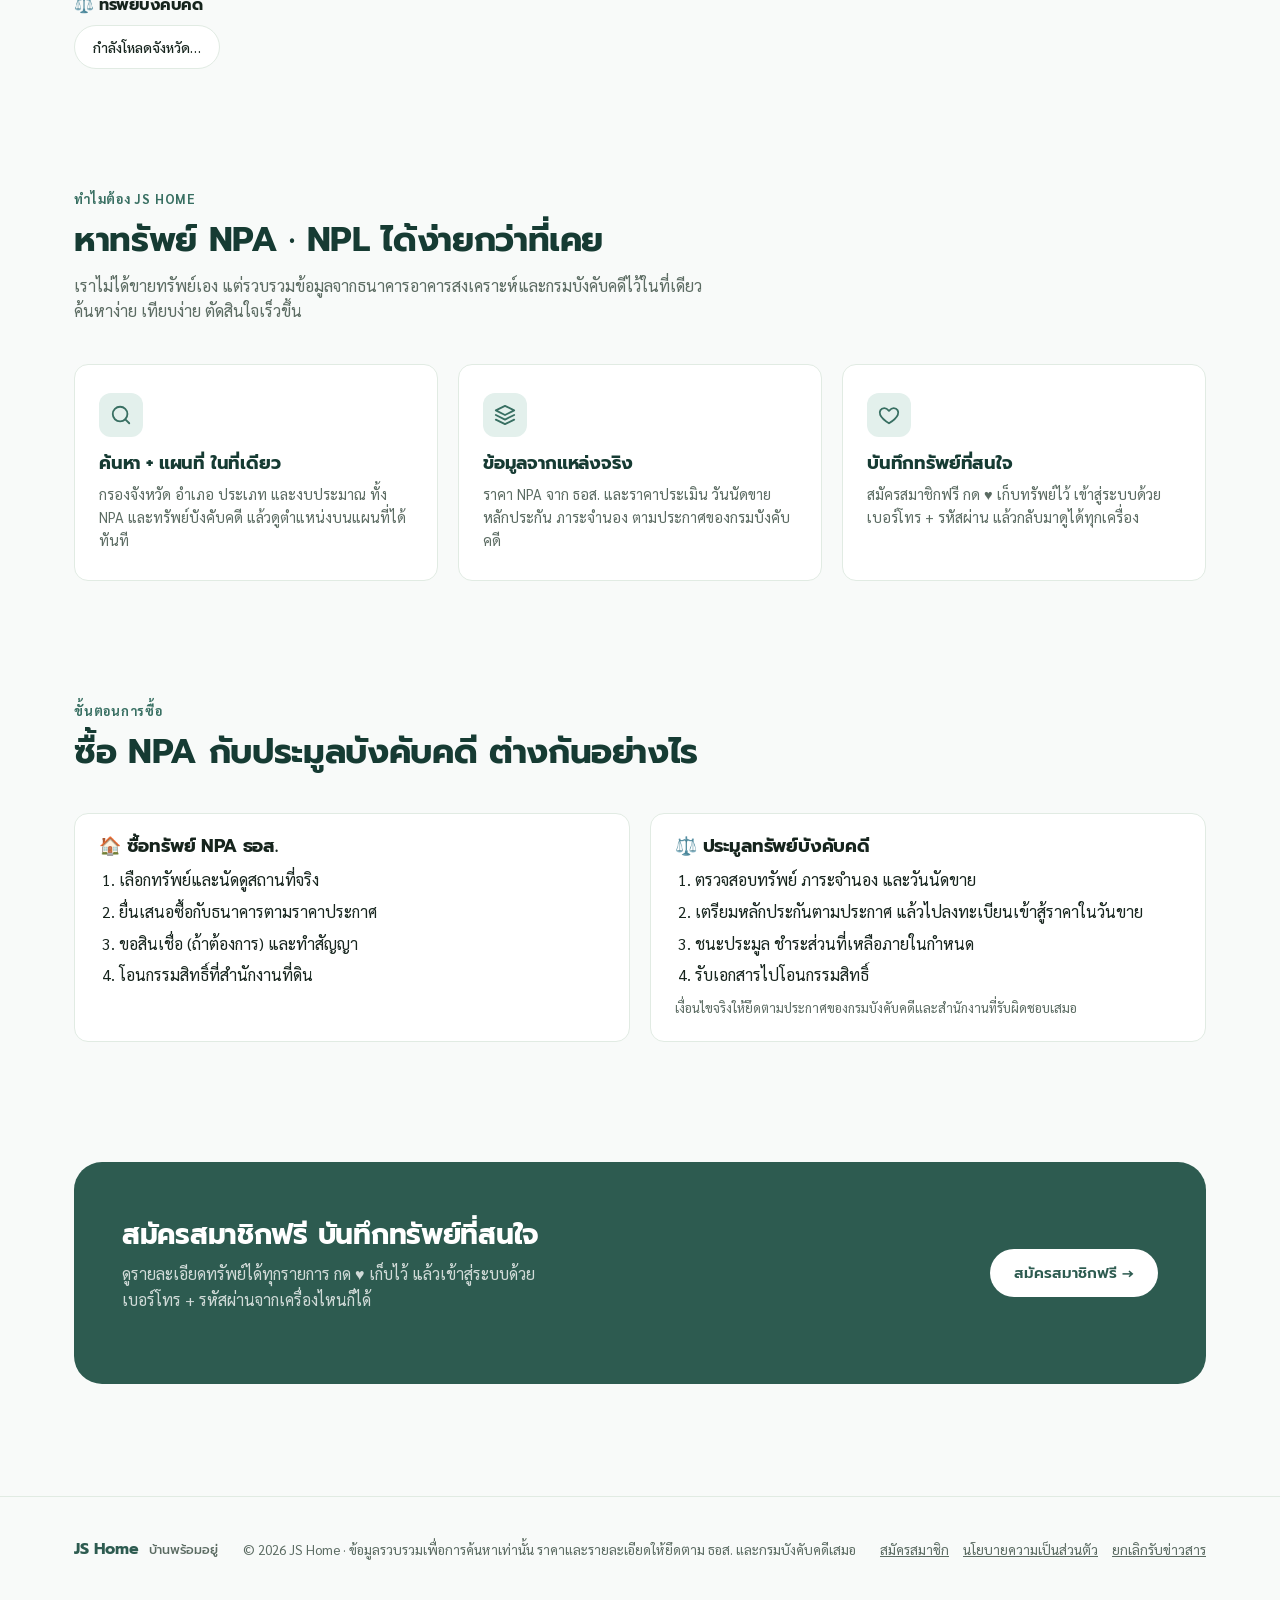
==== commit 09495c48: "Redesign home page for NPA and LED (NPL) search Hero now covers both sources: a search box with an N" ====
--- a/index.html
+++ b/index.html
@@ -3,8 +3,8 @@
 <head>
 <meta charset="UTF-8" />
 <meta name="viewport" content="width=device-width, initial-scale=1.0" />
-<title>JS Home | บ้านมือสอง NPA พร้อมอยู่ ราคาตรงจาก ธอส.</title>
-<meta name="description" content="ค้นหาบ้าน คอนโด ทาวน์เฮ้าส์ NPA พร้อมอยู่จากธนาคารอาคารสงเคราะห์ ทุกจังหวัดทั่วประเทศ อัปเดตทุกวัน โดย JS Home" />
+<title>JS Home | ค้นหาทรัพย์ NPA · NPL บ้านมือสอง ธอส. และทรัพย์ขายทอดตลาด กรมบังคับคดี</title>
+<meta name="description" content="ค้นหาทรัพย์ NPA ธนาคารอาคารสงเคราะห์ และทรัพย์ขายทอดตลาดกรมบังคับคดี ในที่เดียว พร้อมแผนที่ ราคาประเมิน วันนัดขาย และบันทึกทรัพย์ที่สนใจ โดย JS Home" />
 <link rel="preconnect" href="https://fonts.googleapis.com">
 <link href="https://fonts.googleapis.com/css2?family=Prompt:wght@500;600;700&family=Sarabun:wght@400;500;600&display=swap" rel="stylesheet">
 <link rel="icon" type="image/png" href="assets/img/logo.png" />
@@ -24,33 +24,43 @@
       <a href="#how">ขั้นตอนการซื้อ</a>
       <a href="saved.html">♥ ที่บันทึก</a>
     </nav>
-    <a href="properties.html" class="btn btn-primary btn-sm">ดูทรัพย์ทั้งหมด</a>
+    <a href="#search" class="btn btn-primary btn-sm">ค้นหาทรัพย์</a>
   </div>
 </header>
 
 <section class="hero">
   <div class="container hero-grid">
     <div>
-      <span class="eyebrow"><span class="dot"></span> อัปเดตฐานข้อมูลทุกวัน</span>
-      <h1>บ้านมือสอง NPA<br>พร้อมอยู่ ราคาตรงจาก <span>ธอส.</span></h1>
-      <p class="lead">JS Home รวบรวมทรัพย์ธนาคารอาคารสงเคราะห์ทั่วประเทศไว้ในที่เดียว ค้นหาง่าย กรองตามจังหวัด ประเภท และงบประมาณ พร้อมลิงก์ไปยังหน้ารายละเอียด-ราคาจริงที่ ธอส. ทุกรายการ</p>
-      <div class="hero-cta">
-        <a href="properties.html" class="btn btn-primary">เริ่มค้นหาทรัพย์</a>
-        <a href="#how" class="btn btn-ghost">ดูขั้นตอนการซื้อ</a>
-      </div>
+      <span class="eyebrow"><span class="dot"></span> อัปเดตฐานข้อมูลสม่ำเสมอ</span>
+      <h1>ค้นหาทรัพย์ <span>NPA · NPL</span><br>ทั่วประเทศ ในที่เดียว</h1>
+      <p class="lead">รวมบ้านมือสอง NPA จากธนาคารอาคารสงเคราะห์ และทรัพย์ขายทอดตลาดจากกรมบังคับคดี
+        ค้นหาตามจังหวัด ประเภท และงบประมาณ ดูบนแผนที่ เช็กราคาประเมินและวันนัดขาย แล้วบันทึกทรัพย์ที่สนใจไว้ดูภายหลังได้</p>
+
+      <form class="home-search" id="search" action="properties.html">
+        <div class="home-search-tabs" role="tablist">
+          <button type="button" class="home-tab is-active" data-src="npa" role="tab">🏠 NPA ธอส.</button>
+          <button type="button" class="home-tab" data-src="led" role="tab">⚖️ ทรัพย์บังคับคดี (NPL)</button>
+        </div>
+        <div class="home-search-row">
+          <select name="province" id="homeProvince" aria-label="จังหวัด">
+            <option value="">ทุกจังหวัด</option>
+          </select>
+          <button type="submit" class="btn btn-primary">ค้นหา</button>
+        </div>
+      </form>
 
       <div class="hero-stats">
         <div>
-          <div class="stat-num" id="statTotal">–</div>
-          <div class="stat-label">ทรัพย์ทั้งหมด</div>
+          <div class="stat-num" id="statNpa">–</div>
+          <div class="stat-label">ทรัพย์ NPA ธอส.</div>
         </div>
         <div>
-          <div class="stat-num" id="statProvince">77</div>
-          <div class="stat-label">จังหวัดทั่วประเทศ</div>
+          <div class="stat-num" id="statLed">–</div>
+          <div class="stat-label">ทรัพย์บังคับคดีที่ยังมีนัดขาย</div>
         </div>
         <div>
-          <div class="stat-num">รายวัน</div>
-          <div class="stat-label">ความถี่การอัปเดต</div>
+          <div class="stat-num">ฟรี</div>
+          <div class="stat-label">สมัครสมาชิก ไม่มีค่าใช้จ่าย</div>
         </div>
       </div>
     </div>
@@ -59,13 +69,64 @@
       <div>
         <div class="hero-visual-label">ทรัพย์ในระบบขณะนี้</div>
         <div class="hero-visual-count" id="heroCount">…</div>
-        <div class="hero-visual-sub">ดึงข้อมูลสดจากฐานข้อมูล — อัปเดตล่าสุดทุกเช้า</div>
+        <div class="hero-visual-sub">รวม NPA ธอส. และทรัพย์ขายทอดตลาด กรมบังคับคดี</div>
       </div>
       <div class="hero-visual-list" id="heroTypeBreakdown">
-        <div class="hero-visual-row"><span>คอนโด</span><b>—</b></div>
-        <div class="hero-visual-row"><span>บ้านเดี่ยว / ทาวน์เฮ้าส์</span><b>—</b></div>
-        <div class="hero-visual-row"><span>ที่ดิน / อื่นๆ</span><b>—</b></div>
-      </div>
+        <div class="hero-visual-row"><span>NPA · คอนโด</span><b>—</b></div>
+        <div class="hero-visual-row"><span>NPA · บ้าน / ทาวน์เฮ้าส์</span><b>—</b></div>
+        <div class="hero-visual-row"><span>บังคับคดี · ห้องชุด</span><b>—</b></div>
+        <div class="hero-visual-row"><span>บังคับคดี · ที่ดิน / บ้าน</span><b>—</b></div>
+      </div>
+    </div>
+  </div>
+</section>
+
+<section class="section-tight">
+  <div class="container">
+    <div class="section-head">
+      <span class="section-eyebrow">เลือกแหล่งทรัพย์</span>
+      <h2>ทรัพย์ 2 แบบ ในเว็บเดียว</h2>
+    </div>
+    <div class="source-grid">
+      <a class="source-card" href="properties.html">
+        <span class="source-tag">NPA</span>
+        <h3>ทรัพย์ NPA ธนาคารอาคารสงเคราะห์</h3>
+        <p>บ้าน คอนโด ทาวน์เฮ้าส์ ที่ธนาคารถือกรรมสิทธิ์แล้ว ซื้อตรงกับธนาคาร ราคาประกาศชัดเจน มีโปรโมชันสินเชื่อ</p>
+        <ul>
+          <li>ราคาขายจาก ธอส. พร้อมราคาที่ลดลง</li>
+          <li>ดูบนแผนที่ + นำทางด้วย Google Maps</li>
+          <li>ลิงก์ไปหน้ารูป-รายละเอียดที่ ธอส.</li>
+        </ul>
+        <span class="source-cta">ค้นหาทรัพย์ NPA <b id="srcNpa"></b> →</span>
+      </a>
+      <a class="source-card led" href="led.html">
+        <span class="source-tag">NPL · ขายทอดตลาด</span>
+        <h3>ทรัพย์ขายทอดตลาด กรมบังคับคดี</h3>
+        <p>ทรัพย์จากคดีบังคับชำระหนี้ เข้าประมูลตามวันนัดขาย ราคาเริ่มต้นมักต่ำกว่าตลาด เหมาะกับนักลงทุน</p>
+        <ul>
+          <li>ราคาประเมินแยกทุกประเภท + หลักประกัน</li>
+          <li>วันนัดขายทุกนัด สถานที่ และภาระจำนอง</li>
+          <li>รายละเอียดครบในเว็บเดียว ไม่ต้องค้นใหม่</li>
+        </ul>
+        <span class="source-cta">ค้นหาทรัพย์บังคับคดี <b id="srcLed"></b> →</span>
+      </a>
+    </div>
+  </div>
+</section>
+
+<section class="section-tight">
+  <div class="container">
+    <div class="section-head">
+      <span class="section-eyebrow">เลือกดูตามจังหวัด</span>
+      <h2>เริ่มค้นหาในพื้นที่ที่คุณสนใจ</h2>
+    </div>
+    <h3 class="pill-head">🏠 ทรัพย์ NPA ธอส.</h3>
+    <div class="pill-grid" id="provincePills">
+      <span class="pill">กำลังโหลดจังหวัด…</span>
+    </div>
+    <h3 class="pill-head">⚖️ ทรัพย์บังคับคดี</h3>
+    <div class="pill-grid" id="ledPills">
+      <span class="pill">กำลังโหลดจังหวัด…</span>
     </div>
   </div>
 </section>
@@ -74,8 +135,8 @@
   <div class="container">
     <div class="section-head">
       <span class="section-eyebrow">ทำไมต้อง JS Home</span>
-      <h2>ค้นหาทรัพย์ธนาคารได้ง่ายกว่าที่เคย</h2>
-      <p>เราไม่ได้ขายทรัพย์เอง แต่รวบรวมและเชื่อมโยงไปยังทรัพย์ NPA จริงบนเว็บไซต์ธนาคารอาคารสงเคราะห์ ทำให้คุณเห็นราคาตรงจากต้นทาง 100%</p>
+      <h2>หาทรัพย์ NPA · NPL ได้ง่ายกว่าที่เคย</h2>
+      <p>เราไม่ได้ขายทรัพย์เอง แต่รวบรวมข้อมูลจากธนาคารอาคารสงเคราะห์และกรมบังคับคดีไว้ในที่เดียว ค้นหาง่าย เทียบง่าย ตัดสินใจเร็วขึ้น</p>
     </div>
 
     <div class="grid-3">
@@ -83,22 +144,22 @@
         <div class="card-icon">
           <svg width="22" height="22" viewBox="0 0 24 24" fill="none" stroke="currentColor" stroke-width="2" stroke-linecap="round" stroke-linejoin="round"><circle cx="11" cy="11" r="8"/><path d="m21 21-4.3-4.3"/></svg>
         </div>
-        <h3>ค้นหาและกรองได้ละเอียด</h3>
-        <p>เลือกจังหวัด อำเภอ ประเภททรัพย์ หรือค้นหาจากชื่อโครงการ ระบบกรองให้ตรงใจในไม่กี่คลิก</p>
+        <h3>ค้นหา + แผนที่ ในที่เดียว</h3>
+        <p>กรองจังหวัด อำเภอ ประเภท และงบประมาณ ทั้ง NPA และทรัพย์บังคับคดี แล้วดูตำแหน่งบนแผนที่ได้ทันที</p>
       </div>
       <div class="card">
         <div class="card-icon">
           <svg width="22" height="22" viewBox="0 0 24 24" fill="none" stroke="currentColor" stroke-width="2" stroke-linecap="round" stroke-linejoin="round"><path d="M12 2 2 7l10 5 10-5-10-5Z"/><path d="m2 17 10 5 10-5"/><path d="m2 12 10 5 10-5"/></svg>
         </div>
-        <h3>ราคาตรงจากต้นทางเสมอ</h3>
-        <p>ทุกรายการเชื่อมลิงก์ไปหน้าเว็บ ธอส. โดยตรง ไม่มีการปรับราคา มั่นใจได้ว่าเห็นตัวเลขจริง</p>
+        <h3>ข้อมูลจากแหล่งจริง</h3>
+        <p>ราคา NPA จาก ธอส. และราคาประเมิน วันนัดขาย หลักประกัน ภาระจำนอง ตามประกาศของกรมบังคับคดี</p>
       </div>
       <div class="card">
         <div class="card-icon">
-          <svg width="22" height="22" viewBox="0 0 24 24" fill="none" stroke="currentColor" stroke-width="2" stroke-linecap="round" stroke-linejoin="round"><path d="M12 6v6l4 2"/><circle cx="12" cy="12" r="10"/></svg>
-        </div>
-        <h3>อัปเดตทุกวัน</h3>
-        <p>ฐานข้อมูลซิงก์ใหม่ทุกเช้า ทรัพย์ที่ขายไปแล้วจะถูกตัดออกโดยอัตโนมัติ</p>
+          <svg width="22" height="22" viewBox="0 0 24 24" fill="none" stroke="currentColor" stroke-width="2" stroke-linecap="round" stroke-linejoin="round"><path d="M12 21s-7.5-4.6-9.6-9.2C.9 8.4 3 4.5 6.8 4.5c2.1 0 3.6 1.2 5.2 3 1.6-1.8 3.1-3 5.2-3 3.8 0 5.9 3.9 4.4 7.3C19.5 16.4 12 21 12 21z"/></svg>
+        </div>
+        <h3>บันทึกทรัพย์ที่สนใจ</h3>
+        <p>สมัครสมาชิกฟรี กด ♥ เก็บทรัพย์ไว้ เข้าสู่ระบบด้วยเบอร์โทร + รหัสผ่าน แล้วกลับมาดูได้ทุกเครื่อง</p>
       </div>
     </div>
   </div>
@@ -107,11 +168,29 @@
 <section class="section-tight">
   <div class="container">
     <div class="section-head">
-      <span class="section-eyebrow">เลือกดูตามจังหวัด</span>
-      <h2>เริ่มค้นหาทรัพย์ในพื้นที่ที่คุณสนใจ</h2>
-    </div>
-    <div class="pill-grid" id="provincePills">
-      <span class="pill">กำลังโหลดจังหวัด…</span>
+      <span class="section-eyebrow">ขั้นตอนการซื้อ</span>
+      <h2>ซื้อ NPA กับประมูลบังคับคดี ต่างกันอย่างไร</h2>
+    </div>
+    <div class="steps-grid">
+      <div class="steps-card">
+        <h3>🏠 ซื้อทรัพย์ NPA ธอส.</h3>
+        <ol>
+          <li>เลือกทรัพย์และนัดดูสถานที่จริง</li>
+          <li>ยื่นเสนอซื้อกับธนาคารตามราคาประกาศ</li>
+          <li>ขอสินเชื่อ (ถ้าต้องการ) และทำสัญญา</li>
+          <li>โอนกรรมสิทธิ์ที่สำนักงานที่ดิน</li>
+        </ol>
+      </div>
+      <div class="steps-card">
+        <h3>⚖️ ประมูลทรัพย์บังคับคดี</h3>
+        <ol>
+          <li>ตรวจสอบทรัพย์ ภาระจำนอง และวันนัดขาย</li>
+          <li>เตรียมหลักประกันตามประกาศ แล้วไปลงทะเบียนเข้าสู้ราคาในวันขาย</li>
+          <li>ชนะประมูล ชำระส่วนที่เหลือภายในกำหนด</li>
+          <li>รับเอกสารไปโอนกรรมสิทธิ์</li>
+        </ol>
+        <p class="steps-note">เงื่อนไขจริงให้ยึดตามประกาศของกรมบังคับคดีและสำนักงานที่รับผิดชอบเสมอ</p>
+      </div>
     </div>
   </div>
 </section>
@@ -120,10 +199,10 @@
   <div class="container">
     <div class="cta-band">
       <div>
-        <h2>พร้อมหาบ้านในฝันหรือยัง?</h2>
-        <p>เริ่มค้นหาทรัพย์ NPA ธอส. ทั่วประเทศ พร้อมลิงก์ตรงไปหน้ารายละเอียดและราคาจริง</p>
-      </div>
-      <a href="properties.html" class="btn" style="background:white; color:var(--green-800);">ดูทรัพย์ทั้งหมด →</a>
+        <h2>สมัครสมาชิกฟรี บันทึกทรัพย์ที่สนใจ</h2>
+        <p>ดูรายละเอียดทรัพย์ได้ทุกรายการ กด ♥ เก็บไว้ แล้วเข้าสู่ระบบด้วยเบอร์โทร + รหัสผ่านจากเครื่องไหนก็ได้</p>
+      </div>
+      <a href="#" data-member-signup class="btn" style="background:white; color:var(--green-800);">สมัครสมาชิกฟรี →</a>
     </div>
   </div>
 </section>
@@ -132,7 +211,7 @@
   <div class="container">
     <div class="footer-row">
       <div class="brand" style="font-size:16px;">JS Home <span style="color:var(--text-muted);font-weight:500;font-size:12.5px;">บ้านพร้อมอยู่</span></div>
-      <div>© 2026 JS Home · ข้อมูลทรัพย์ NPA ธอส. รวบรวมเพื่อการค้นหาเท่านั้น ราคาและรายละเอียดที่ถูกต้องให้ยึดตามหน้าเว็บ ธอส. เสมอ</div>
+      <div>© 2026 JS Home · ข้อมูลรวบรวมเพื่อการค้นหาเท่านั้น ราคาและรายละเอียดให้ยึดตาม ธอส. และกรมบังคับคดีเสมอ</div>
       <div class="footer-links"><a href="#" data-member-signup>สมัครสมาชิก</a><a href="privacy.html">นโยบายความเป็นส่วนตัว</a><a href="unsubscribe.html">ยกเลิกรับข่าวสาร</a></div>
     </div>
   </div>
@@ -141,49 +220,96 @@
 <script src="assets/config.js"></script>
 <script src="assets/member.js"></script>
 <script src="assets/supabase-client.js"></script>
+<script src="assets/led-client.js"></script>
 <script>
+  const fmt = (n) => Number(n || 0).toLocaleString("th-TH");
+  const $ = (id) => document.getElementById(id);
+  let npaProvinces = [], ledProvinces = [];
+  let searchSrc = "npa";
+
+  // นับทรัพย์ LED ที่ยังมีนัดขาย (กรองประเภทได้)
+  async function ledCount(type) {
+    const q = ["next_bid_date=not.is.null"];
+    if (Array.isArray(type)) q.push(`asset_type=in.(${type.map(encodeURIComponent).join(",")})`);
+    else if (type) q.push(`asset_type=eq.${encodeURIComponent(type)}`);
+    const res = await fetch(`${LED_REST_URL}?select=slug&${q.join("&")}`, {
+      method: "HEAD",
+      headers: baseHeaders({ Prefer: "count=exact" }),
+    });
+    const range = res.headers.get("content-range");
+    return range ? parseInt(range.split("/")[1], 10) || 0 : 0;
+  }
+
+  function fillProvinceSelect() {
+    const list = searchSrc === "npa" ? npaProvinces : ledProvinces;
+    const sel = $("homeProvince");
+    const keep = sel.value;
+    sel.innerHTML = '<option value="">ทุกจังหวัด</option>' +
+      list.map((p) => `<option${p === keep ? " selected" : ""}>${p.replace(/[<>&"]/g, "")}</option>`).join("");
+  }
+
+  function pills(el, list, page, max = 24) {
+    el.innerHTML = "";
+    list.slice(0, max).forEach((p) => {
+      const a = document.createElement("a");
+      a.className = "pill";
+      a.href = `${page}?province=${encodeURIComponent(p)}`;
+      a.textContent = p;
+      el.appendChild(a);
+    });
+    if (list.length > max) {
+      const more = document.createElement("a");
+      more.className = "pill";
+      more.href = page;
+      more.textContent = `ดูทั้งหมด ${list.length} จังหวัด →`;
+      el.appendChild(more);
+    }
+    if (!list.length) el.innerHTML = '<span class="pill">ยังไม่มีข้อมูล</span>';
+  }
+
+  document.querySelectorAll(".home-tab").forEach((t) => t.addEventListener("click", () => {
+    searchSrc = t.dataset.src;
+    document.querySelectorAll(".home-tab").forEach((x) => x.classList.toggle("is-active", x === t));
+    $("search").action = searchSrc === "npa" ? "properties.html" : "led.html";
+    fillProvinceSelect();
+  }));
+  $("search").addEventListener("submit", (e) => {
+    if (!$("homeProvince").value) {
+      e.preventDefault();
+      location.href = searchSrc === "npa" ? "properties.html" : "led.html";
+    }
+  });
+
   async function initLanding() {
     try {
-      const total = await fetchPropertyCount();
-      document.getElementById("statTotal").textContent = total.toLocaleString("th-TH");
-      document.getElementById("heroCount").textContent = total.toLocaleString("th-TH");
-
-      const [condo, house, other] = await Promise.all([
+      const [npa, condo, house, led, ledCondo, ledHouse] = await Promise.all([
+        fetchPropertyCount(),
         fetchPropertyCount({ type: "คอนโด" }),
-        // "บ้าน" = ทุกประเภทบ้านของ ธอส. (+ ค่าเก่า "บ้าน" ระหว่างเปลี่ยนข้อมูล)
         fetchPropertyCount({ type: ["บ้านเดี่ยว", "ทาวน์เฮ้าส์", "บ้านแฝด", "บ้าน"] }),
-        Promise.resolve(null),
+        ledCount(),
+        ledCount("ห้องชุด"),
+        ledCount(["ที่ดินพร้อมสิ่งปลูกสร้าง", "ที่ดินว่างเปล่า", "สิ่งปลูกสร้าง"]),
       ]);
+      $("statNpa").textContent = fmt(npa);
+      $("statLed").textContent = fmt(led);
+      $("srcNpa").textContent = `(${fmt(npa)})`;
+      $("srcLed").textContent = `(${fmt(led)})`;
+      $("heroCount").textContent = fmt(npa + led);
       const rows = document.querySelectorAll("#heroTypeBreakdown .hero-visual-row b");
-      rows[0].textContent = condo.toLocaleString("th-TH");
-      rows[1].textContent = house.toLocaleString("th-TH");
-      rows[2].textContent = Math.max(total - condo - house, 0).toLocaleString("th-TH");
+      [condo, house, ledCondo, ledHouse].forEach((n, i) => { rows[i].textContent = fmt(n); });
     } catch (e) {
-      document.getElementById("heroCount").textContent = "—";
+      $("heroCount").textContent = "—";
       console.error("โหลดสถิติไม่สำเร็จ:", e);
     }
 
     try {
-      const provinces = await fetchProvinceList();
-      const wrap = document.getElementById("provincePills");
-      wrap.innerHTML = "";
-      provinces.slice(0, 24).forEach((p) => {
-        const a = document.createElement("a");
-        a.className = "pill";
-        a.href = `properties.html?province=${encodeURIComponent(p)}`;
-        a.textContent = p;
-        wrap.appendChild(a);
-      });
-      if (provinces.length > 24) {
-        const more = document.createElement("a");
-        more.className = "pill";
-        more.href = "properties.html";
-        more.textContent = `ดูทั้งหมด ${provinces.length} จังหวัด →`;
-        wrap.appendChild(more);
-      }
+      [npaProvinces, ledProvinces] = await Promise.all([fetchProvinceList(), fetchLedDistinct("province")]);
+      fillProvinceSelect();
+      pills($("provincePills"), npaProvinces, "properties.html");
+      pills($("ledPills"), ledProvinces, "led.html");
     } catch (e) {
-      document.getElementById("provincePills").innerHTML =
-        '<span class="pill">ไม่สามารถโหลดรายชื่อจังหวัดได้</span>';
+      console.error(e);
+      $("provincePills").innerHTML = '<span class="pill">ไม่สามารถโหลดรายชื่อจังหวัดได้</span>';
     }
   }
   initLanding();
--- a/assets/style.css
+++ b/assets/style.css
@@ -1072,3 +1072,139 @@
   .led-head h1 { font-size: 23px; }
 }
 .led-section { overflow: hidden; }
+
+.led-mapimgs { display: flex; gap: 10px; flex-wrap: wrap; margin-top: 10px; }
+.led-mapimg { flex: 1 1 160px; border: 1px solid var(--border); border-radius: 10px; overflow: hidden; background: var(--bg-panel); font-size: 13px; text-align: center; }
+.led-mapimg img { width: 100%; height: 140px; object-fit: cover; }
+.led-mapimg span { display: block; padding: 6px; color: var(--green-700); }
+
+/* ===== เข้าสู่ระบบ ===== */
+.member-tabs { display: flex; gap: 4px; background: var(--green-100); border-radius: 999px; padding: 4px; margin: 0 28px 16px 0; }
+.member-tab {
+  flex: 1;
+  border: 0;
+  background: none;
+  border-radius: 999px;
+  padding: 8px 10px;
+  font-family: var(--font-display);
+  font-weight: 600;
+  font-size: 14.5px;
+  color: var(--green-800);
+  cursor: pointer;
+}
+.member-tab.is-active { background: var(--bg-panel); box-shadow: 0 1px 4px rgba(22, 59, 51, 0.15); }
+.member-forgot { margin-top: 14px; font-size: 13.5px; }
+.member-forgot a { color: var(--green-700); text-decoration: underline; }
+.member-account { display: flex; align-items: center; gap: 8px; margin-left: auto; margin-right: 10px; font-size: 14px; white-space: nowrap; }
+.member-account button {
+  border: 1px solid var(--border);
+  background: var(--bg-panel);
+  border-radius: 999px;
+  padding: 7px 14px;
+  font-family: var(--font-display);
+  font-weight: 600;
+  font-size: 13.5px;
+  color: var(--green-800);
+  cursor: pointer;
+}
+.member-account button:hover { border-color: var(--green-500); }
+.member-hello { font-weight: 600; color: var(--green-800); max-width: 120px; overflow: hidden; text-overflow: ellipsis; }
+@media (max-width: 600px) {
+  .member-hello { display: none; }
+  .member-account { margin-right: 6px; }
+}
+.member-login label { display: block; font-size: 14px; font-weight: 600; margin-bottom: 12px; }
+.member-login input {
+  display: block;
+  width: 100%;
+  margin-top: 5px;
+  padding: 11px 13px;
+  border: 1px solid var(--border);
+  border-radius: 10px;
+  font-family: var(--font-body);
+  font-size: 15px;
+  background: var(--bg);
+  color: var(--text);
+}
+.member-login input:focus { outline: 2px solid var(--green-300); border-color: var(--green-500); }
+.member-login .member-submit { width: 100%; justify-content: center; }
+
+/* ===== หน้าแรก: ค้นหา NPA · NPL ===== */
+.home-search {
+  background: var(--bg-panel);
+  border: 1px solid var(--border);
+  border-radius: var(--radius);
+  box-shadow: var(--shadow);
+  padding: 12px;
+  margin: 4px 0 8px;
+  max-width: 560px;
+}
+.home-search-tabs { display: flex; gap: 6px; margin-bottom: 10px; flex-wrap: wrap; }
+.home-tab {
+  flex: 1 1 auto;
+  border: 1px solid var(--border);
+  background: var(--bg);
+  border-radius: 999px;
+  padding: 8px 12px;
+  font-family: var(--font-display);
+  font-weight: 600;
+  font-size: 14px;
+  color: var(--green-800);
+  cursor: pointer;
+}
+.home-tab.is-active { background: var(--green-800); border-color: var(--green-800); color: white; }
+.home-search-row { display: flex; gap: 8px; }
+.home-search-row select {
+  flex: 1;
+  min-width: 0;
+  padding: 11px 13px;
+  border: 1px solid var(--border);
+  border-radius: 10px;
+  font-family: var(--font-body);
+  font-size: 15px;
+  background: var(--bg);
+  color: var(--text);
+}
+
+.source-grid { display: grid; grid-template-columns: 1fr 1fr; gap: 20px; }
+.source-card {
+  display: flex;
+  flex-direction: column;
+  background: var(--bg-panel);
+  border: 1px solid var(--border);
+  border-top: 5px solid var(--orange-500);
+  border-radius: var(--radius);
+  padding: 24px;
+  transition: transform 0.15s ease, box-shadow 0.15s ease;
+}
+.source-card.led { border-top-color: var(--green-700); }
+.source-card:hover { transform: translateY(-3px); box-shadow: var(--shadow); }
+.source-tag {
+  align-self: flex-start;
+  background: var(--orange-100);
+  color: var(--orange-700);
+  font-weight: 700;
+  font-size: 12.5px;
+  border-radius: 999px;
+  padding: 3px 12px;
+  margin-bottom: 10px;
+}
+.source-card.led .source-tag { background: var(--green-100); color: var(--green-800); }
+.source-card h3 { font-size: 20px; margin-bottom: 8px; }
+.source-card p { color: var(--text-muted); margin: 0 0 10px; }
+.source-card ul { margin: 0 0 16px; padding-left: 20px; color: var(--text); font-size: 14.5px; }
+.source-cta { margin-top: auto; font-family: var(--font-display); font-weight: 600; color: var(--green-800); }
+.source-cta b { color: var(--orange-700); font-weight: 600; }
+
+.pill-head { font-size: 16px; margin: 18px 0 10px; }
+
+.steps-grid { display: grid; grid-template-columns: 1fr 1fr; gap: 20px; }
+.steps-card { background: var(--bg-panel); border: 1px solid var(--border); border-radius: var(--radius); padding: 22px 24px; }
+.steps-card h3 { font-size: 18px; margin-bottom: 10px; }
+.steps-card ol { margin: 0; padding-left: 20px; }
+.steps-card li { margin-bottom: 6px; }
+.steps-note { font-size: 13px; color: var(--text-muted); margin: 10px 0 0; }
+
+@media (max-width: 860px) {
+  .source-grid, .steps-grid { grid-template-columns: 1fr; }
+}
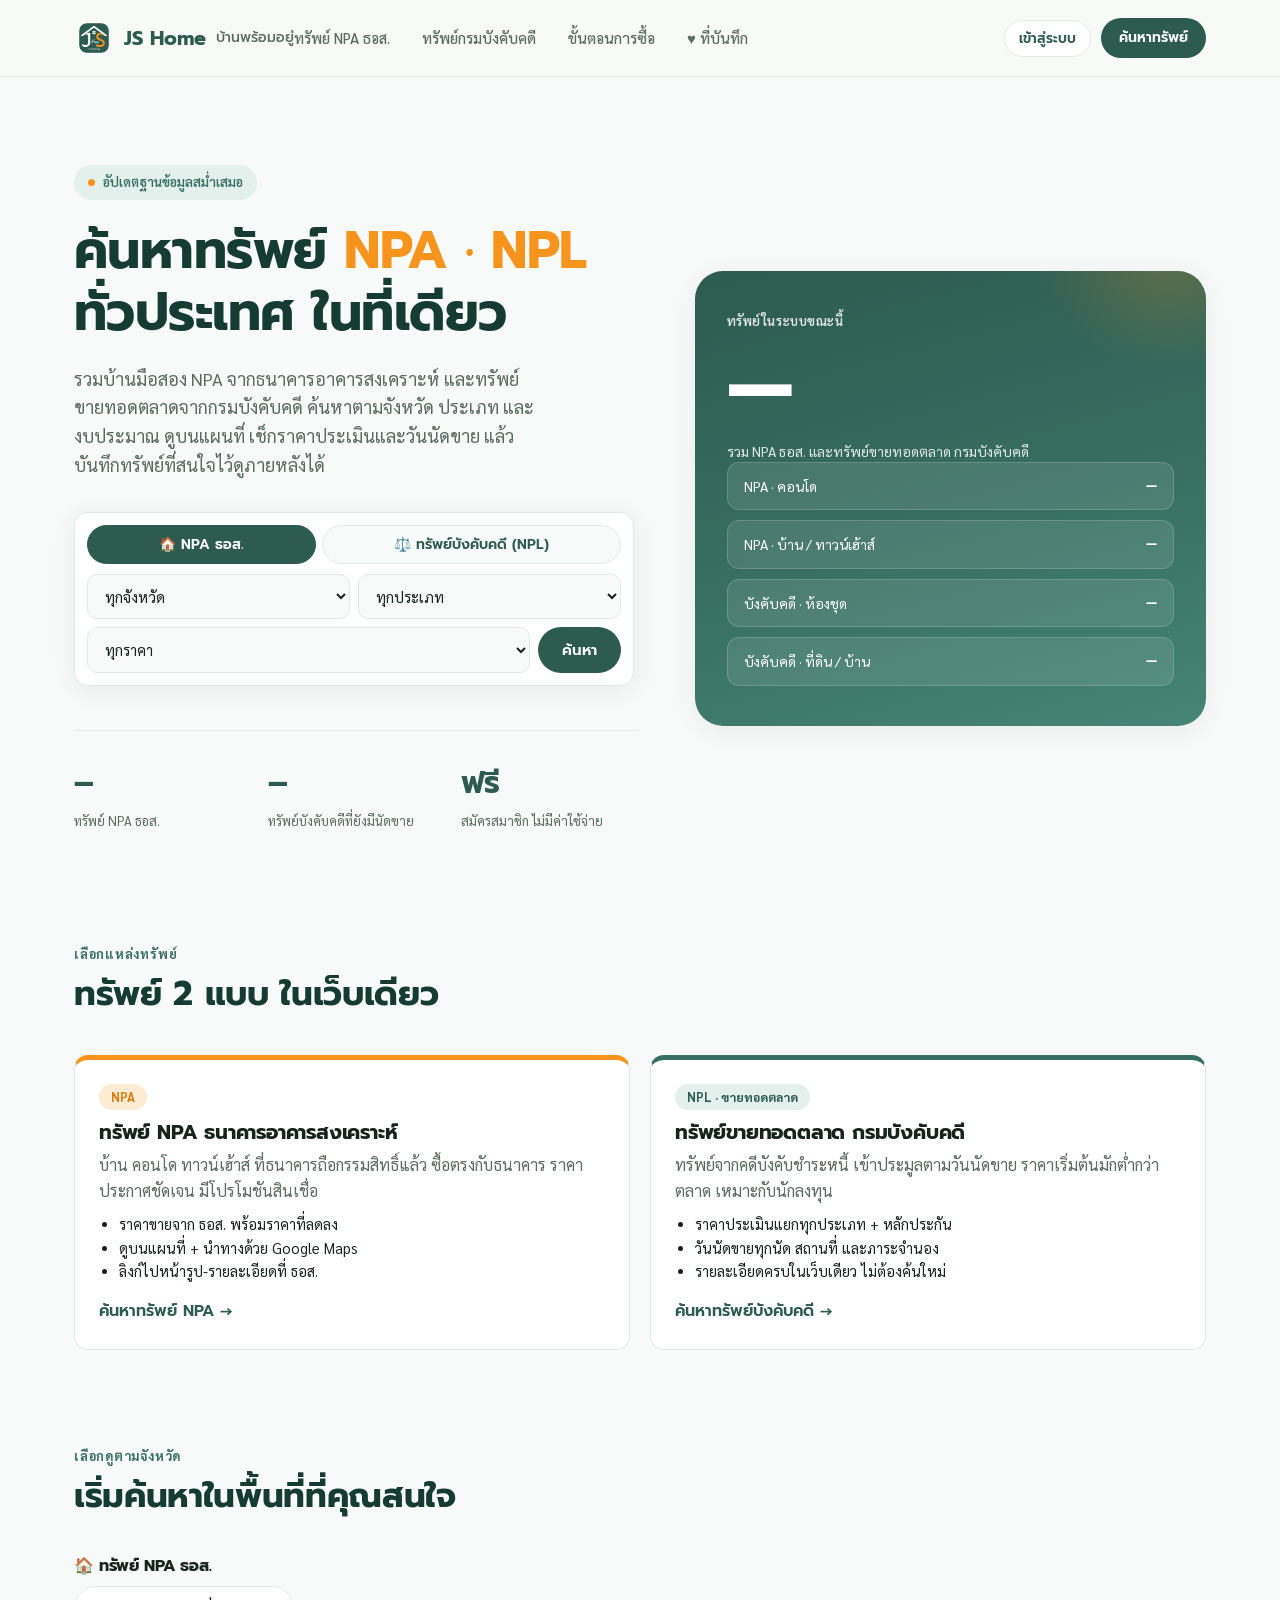
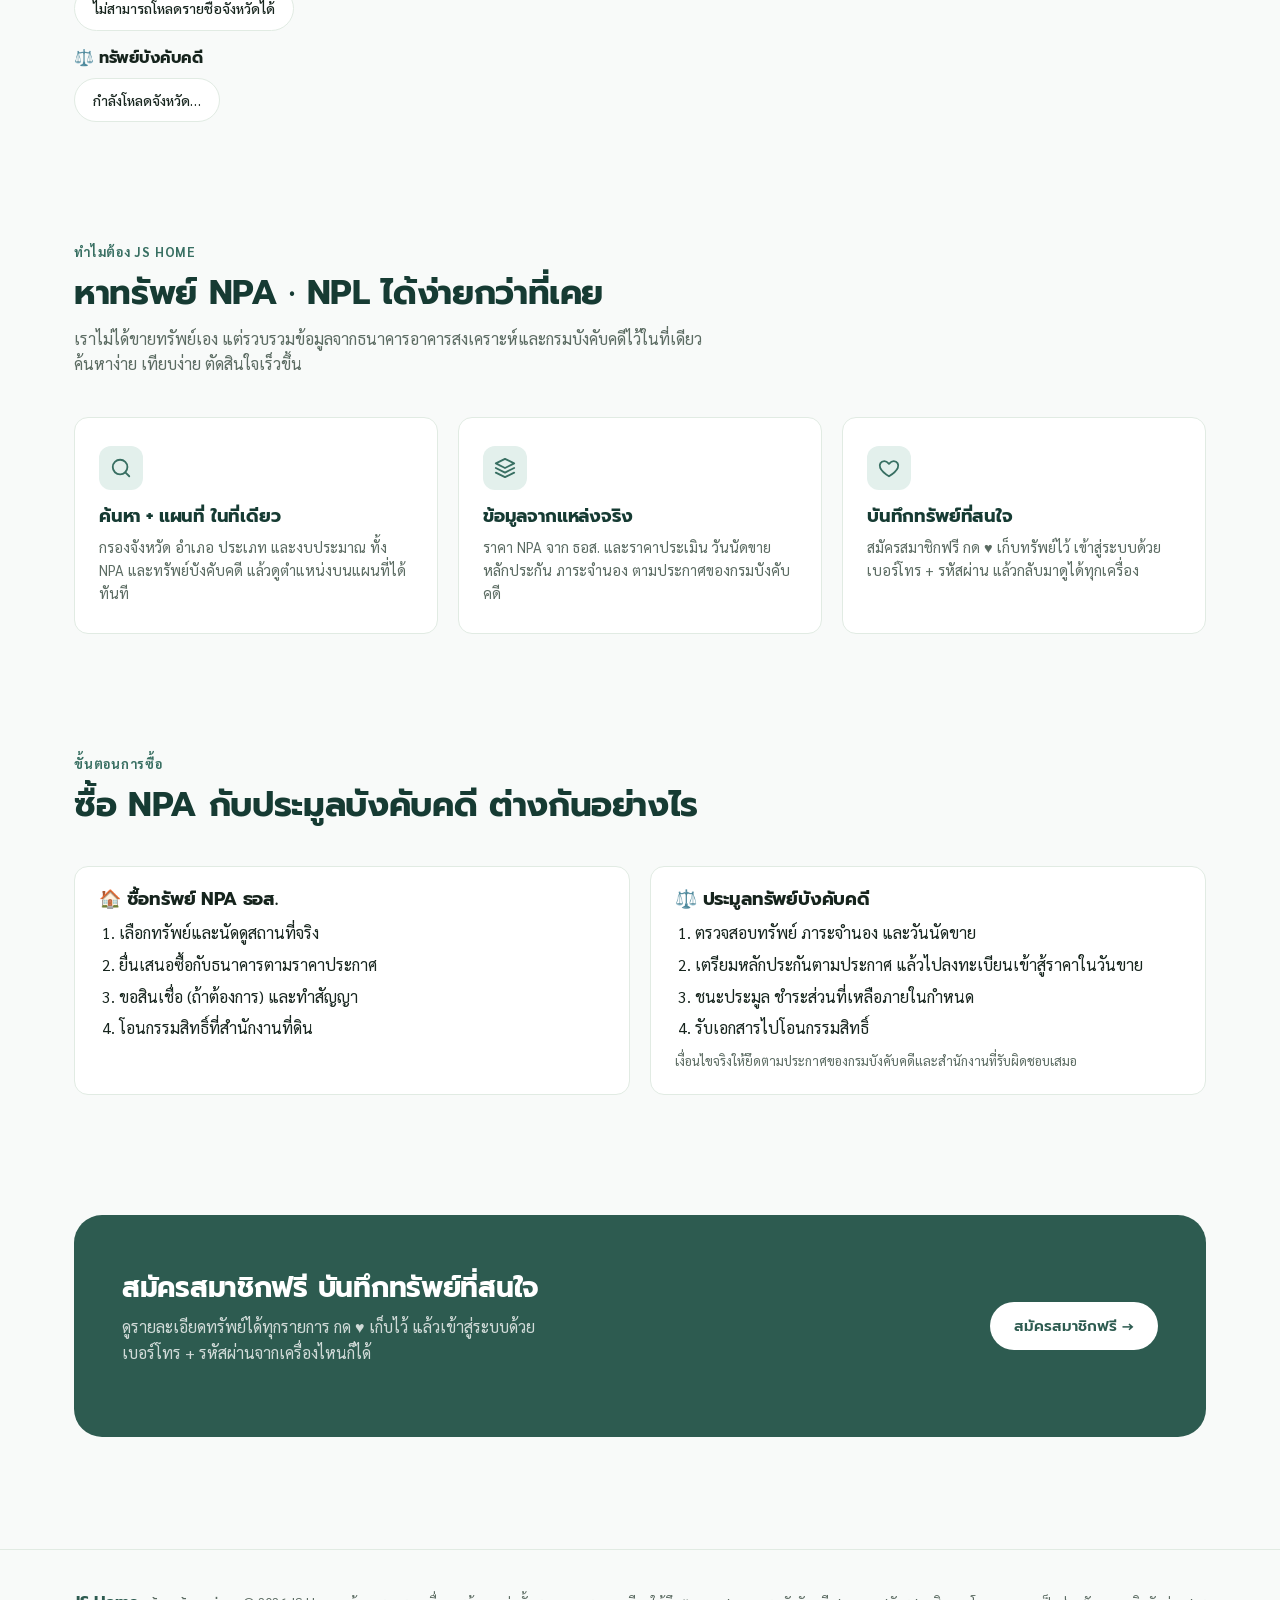
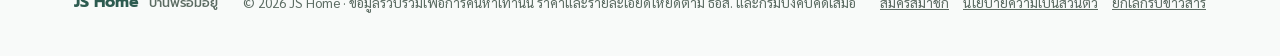
==== commit 0cd40f12: "Show search results on the home page, details gated by signup The home search (source + province + t" ====
--- a/index.html
+++ b/index.html
@@ -45,6 +45,20 @@
           <select name="province" id="homeProvince" aria-label="จังหวัด">
             <option value="">ทุกจังหวัด</option>
           </select>
+          <select id="homeType" aria-label="ประเภททรัพย์">
+            <option value="">ทุกประเภท</option>
+          </select>
+        </div>
+        <div class="home-search-row">
+          <select id="homePrice" aria-label="ราคา">
+            <option value="">ทุกราคา</option>
+            <option value="0-500000">ไม่เกิน 5 แสน</option>
+            <option value="500000-1000000">5 แสน – 1 ล้าน</option>
+            <option value="1000000-2000000">1 – 2 ล้าน</option>
+            <option value="2000000-3000000">2 – 3 ล้าน</option>
+            <option value="3000000-5000000">3 – 5 ล้าน</option>
+            <option value="5000000-">5 ล้านขึ้นไป</option>
+          </select>
           <button type="submit" class="btn btn-primary">ค้นหา</button>
         </div>
       </form>
@@ -78,6 +92,17 @@
         <div class="hero-visual-row"><span>บังคับคดี · ที่ดิน / บ้าน</span><b>—</b></div>
       </div>
     </div>
+  </div>
+</section>
+
+<section class="section-tight home-results" id="homeResults" hidden>
+  <div class="container">
+    <div class="result-meta">
+      <h2 id="homeResultTitle" style="font-size:22px;">ผลการค้นหา</h2>
+      <a class="btn btn-ghost btn-sm" id="homeResultMore" href="properties.html">ดูทั้งหมด + แผนที่ →</a>
+    </div>
+    <p class="home-results-note">🔒 ค้นหาและดูรายการได้ฟรี · <b>กดดูรายละเอียดทรัพย์ต้องสมัครสมาชิก (ฟรี)</b> หรือ <a href="#" data-member-login>เข้าสู่ระบบ</a></p>
+    <div class="property-grid" id="homeGrid"></div>
   </div>
 </section>
 
@@ -272,13 +297,97 @@
     document.querySelectorAll(".home-tab").forEach((x) => x.classList.toggle("is-active", x === t));
     $("search").action = searchSrc === "npa" ? "properties.html" : "led.html";
     fillProvinceSelect();
+    fillTypeSelect();
   }));
-  $("search").addEventListener("submit", (e) => {
-    if (!$("homeProvince").value) {
-      e.preventDefault();
-      location.href = searchSrc === "npa" ? "properties.html" : "led.html";
+
+  // ===== ค้นหาในหน้าแรก: แสดงผล 12 รายการแรก — การ์ดลิงก์ไปรายละเอียด (ต้องสมัคร/ล็อกอินก่อน ผ่าน member.js) =====
+  const NPA_TYPES = ["บ้านเดี่ยว", "ทาวน์เฮ้าส์", "บ้านแฝด", "คอนโด", "อาคารพาณิชย์", "ที่ดิน", "แฟลต", "อื่นๆ"];
+  const esc = (s) => String(s ?? "").replace(/[&<>"']/g, (c) => ({ "&": "&amp;", "<": "&lt;", ">": "&gt;", '"': "&quot;", "'": "&#39;" }[c]));
+  const thaiDate = (iso) => iso ? new Date(iso + "T00:00:00").toLocaleDateString("th-TH", { day: "numeric", month: "short", year: "2-digit" }) : "";
+
+  function fillTypeSelect() {
+    const list = searchSrc === "npa" ? NPA_TYPES : LED_TYPES;
+    $("homeType").innerHTML = '<option value="">ทุกประเภท</option>' + list.map((t) => `<option>${esc(t)}</option>`).join("");
+  }
+
+  function npaCard(p) {
+    const img = p.img && !p.img.includes("ghbhomecenter.com") ? p.img : "";
+    const price = p.price ? `<div class="property-price">฿${p.price.toLocaleString("th-TH")}</div>` : `<div class="property-price muted">ราคาติดต่อธนาคาร</div>`;
+    return `
+      <a class="property-card" href="${esc(p.ghb_link)}" target="_blank" rel="noopener">
+        <div class="property-thumb${img ? "" : " no-img"}">
+          <span class="property-type-tag">${esc(p.type || "ทรัพย์")}</span>
+          ${saveButtonHtml("npa", p.id, { title: p.name, price: p.price, loc: `${p.district || ""} ${p.province || ""}`.trim(), url: p.ghb_link })}
+          ${img ? `<img src="${esc(img)}" alt="" loading="lazy" onerror="this.onerror=null;this.style.display='none'" />` : ""}
+        </div>
+        <div class="property-body">
+          ${price}
+          <h4>${esc(p.name || "ไม่ระบุชื่อทรัพย์")}</h4>
+          <div class="property-loc">📍 ${esc(p.district)} ${esc(p.province)}</div>
+          <div class="property-cta">🔒 ดูรายละเอียดทรัพย์ →</div>
+        </div>
+      </a>`;
+  }
+
+  function ledCard(p) {
+    const href = `led-asset.html?p=${encodeURIComponent(p.slug)}`;
+    const snap = { title: `${p.asset_type || "ทรัพย์"} ต.${p.tambon} อ.${p.amphoe} จ.${p.province}`, price: p.appraisal_price, next: p.next_bid_date, img: p.image_url };
+    return `
+      <a class="property-card led-card" href="${href}">
+        <div class="property-thumb${p.image_url ? "" : " no-img"}">
+          <span class="property-type-tag">${esc(p.asset_type || "ทรัพย์")}</span>
+          ${p.sale_type ? `<span class="property-promo-tag">${esc(p.sale_type)}</span>` : ""}
+          ${saveButtonHtml("led", p.slug, snap)}
+          ${p.image_url ? `<img src="${esc(p.image_url)}" alt="" loading="lazy" onerror="this.onerror=null;this.style.display='none'" />` : ""}
+        </div>
+        <div class="property-body">
+          ${p.appraisal_price ? `<div class="property-price">฿${Number(p.appraisal_price).toLocaleString("th-TH")} <span class="led-price-label">ราคาประเมิน</span></div>` : ""}
+          <div class="led-next">📅 นัดขายถัดไป ${thaiDate(p.next_bid_date)}</div>
+          <div class="property-loc">📍 ต.${esc(p.tambon)} อ.${esc(p.amphoe)} จ.${esc(p.province)}</div>
+          <div class="property-cta">🔒 ดูรายละเอียดทรัพย์ →</div>
+        </div>
+      </a>`;
+  }
+
+  $("search").addEventListener("submit", async (e) => {
+    e.preventDefault();
+    const [minPrice = "", maxPrice = ""] = $("homePrice").value.split("-");
+    const province = $("homeProvince").value, type = $("homeType").value;
+    const isNpa = searchSrc === "npa";
+    const qs = province ? `?province=${encodeURIComponent(province)}` : "";
+    $("homeResultMore").href = (isNpa ? "properties.html" : "led.html") + qs;
+    $("homeResults").hidden = false;
+    $("homeGrid").innerHTML = `<div class="state-msg" style="grid-column:1/-1;">กำลังค้นหา...</div>`;
+    $("homeResults").scrollIntoView({ behavior: "smooth", block: "start" });
+    try {
+      const filters = isNpa ? { province, type, minPrice, maxPrice } : { province, type, minPrice, maxPrice };
+      const { data, total } = isNpa
+        ? await fetchProperties({ filters, page: 1, pageSize: 12 })
+        : await fetchLedAssets({ filters, page: 1, pageSize: 12 });
+      const label = [isNpa ? "NPA ธอส." : "ทรัพย์บังคับคดี", type, province].filter(Boolean).join(" · ");
+      $("homeResultTitle").textContent = `${label} — พบ ${fmt(total)} รายการ`;
+      if (!data.length) {
+        $("homeGrid").innerHTML = `<div class="state-msg" style="grid-column:1/-1;">ไม่พบทรัพย์ที่ตรงกับเงื่อนไข ลองเปลี่ยนจังหวัดหรือราคา</div>`;
+        return;
+      }
+      $("homeGrid").innerHTML = data.map(isNpa ? npaCard : ledCard).join("");
+      refreshSaveButtons($("homeGrid"));
+      recentSearches.add(isNpa ? "npa" : "led",
+        isNpa ? { province, type, price: $("homePrice").value } : { province, type, price: $("homePrice").value },
+        [type, province, $("homePrice").value ? $("homePrice").options[$("homePrice").selectedIndex].text : ""].filter(Boolean).join(" · "));
+    } catch (err) {
+      console.error(err);
+      $("homeGrid").innerHTML = `<div class="state-msg" style="grid-column:1/-1;">ค้นหาไม่สำเร็จ ลองใหม่อีกครั้ง</div>`;
     }
   });
+
+  document.addEventListener("click", (e) => {
+    if (e.target.closest("[data-member-login]")) {
+      e.preventDefault();
+      openMemberModal(null, { mode: "login" });
+    }
+  });
+  fillTypeSelect();
 
   async function initLanding() {
     try {
--- a/assets/style.css
+++ b/assets/style.css
@@ -1208,3 +1208,10 @@
 @media (max-width: 860px) {
   .source-grid, .steps-grid { grid-template-columns: 1fr; }
 }
+
+.home-search-row + .home-search-row { margin-top: 8px; }
+.home-search-row select + select { flex: 1; }
+.home-results { padding-top: 8px; }
+.home-results .result-meta { justify-content: space-between; }
+.home-results-note { margin: -4px 0 18px; color: var(--text-muted); font-size: 14.5px; }
+.home-results-note a { color: var(--green-700); text-decoration: underline; }
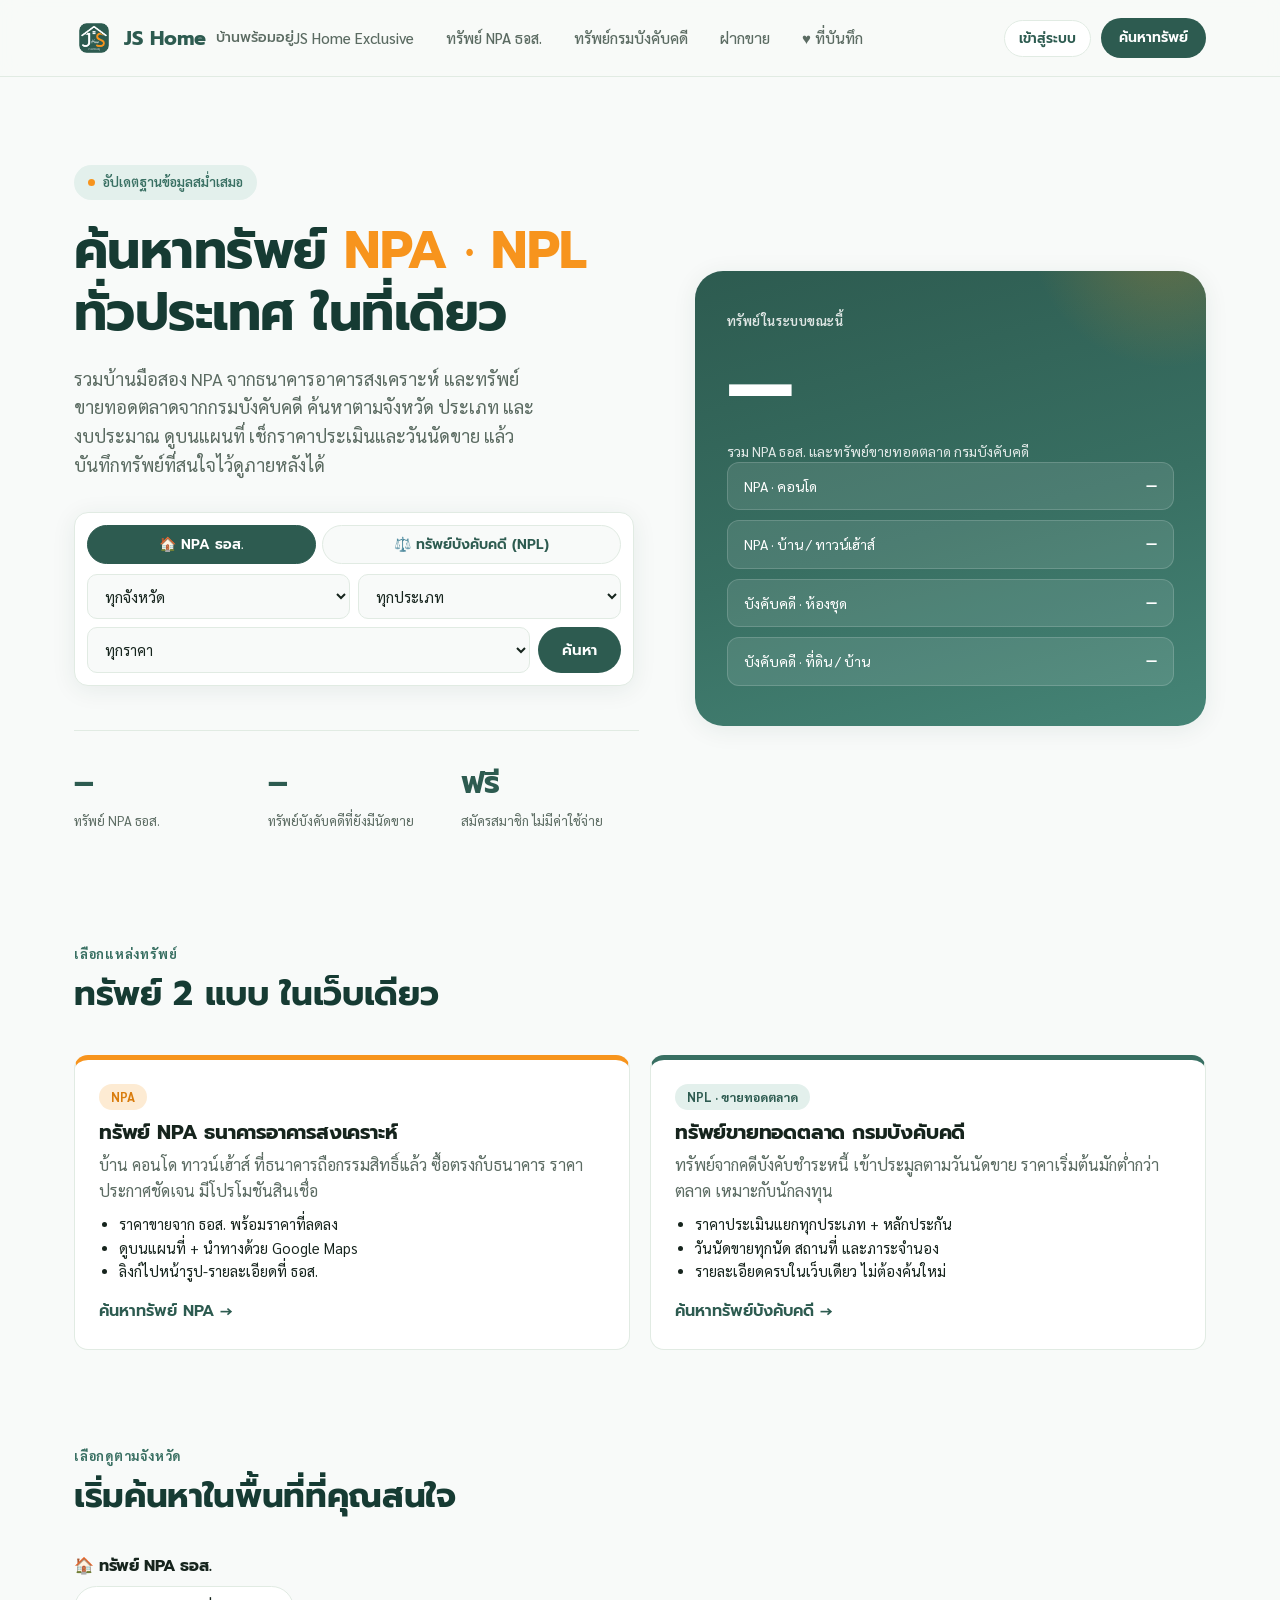
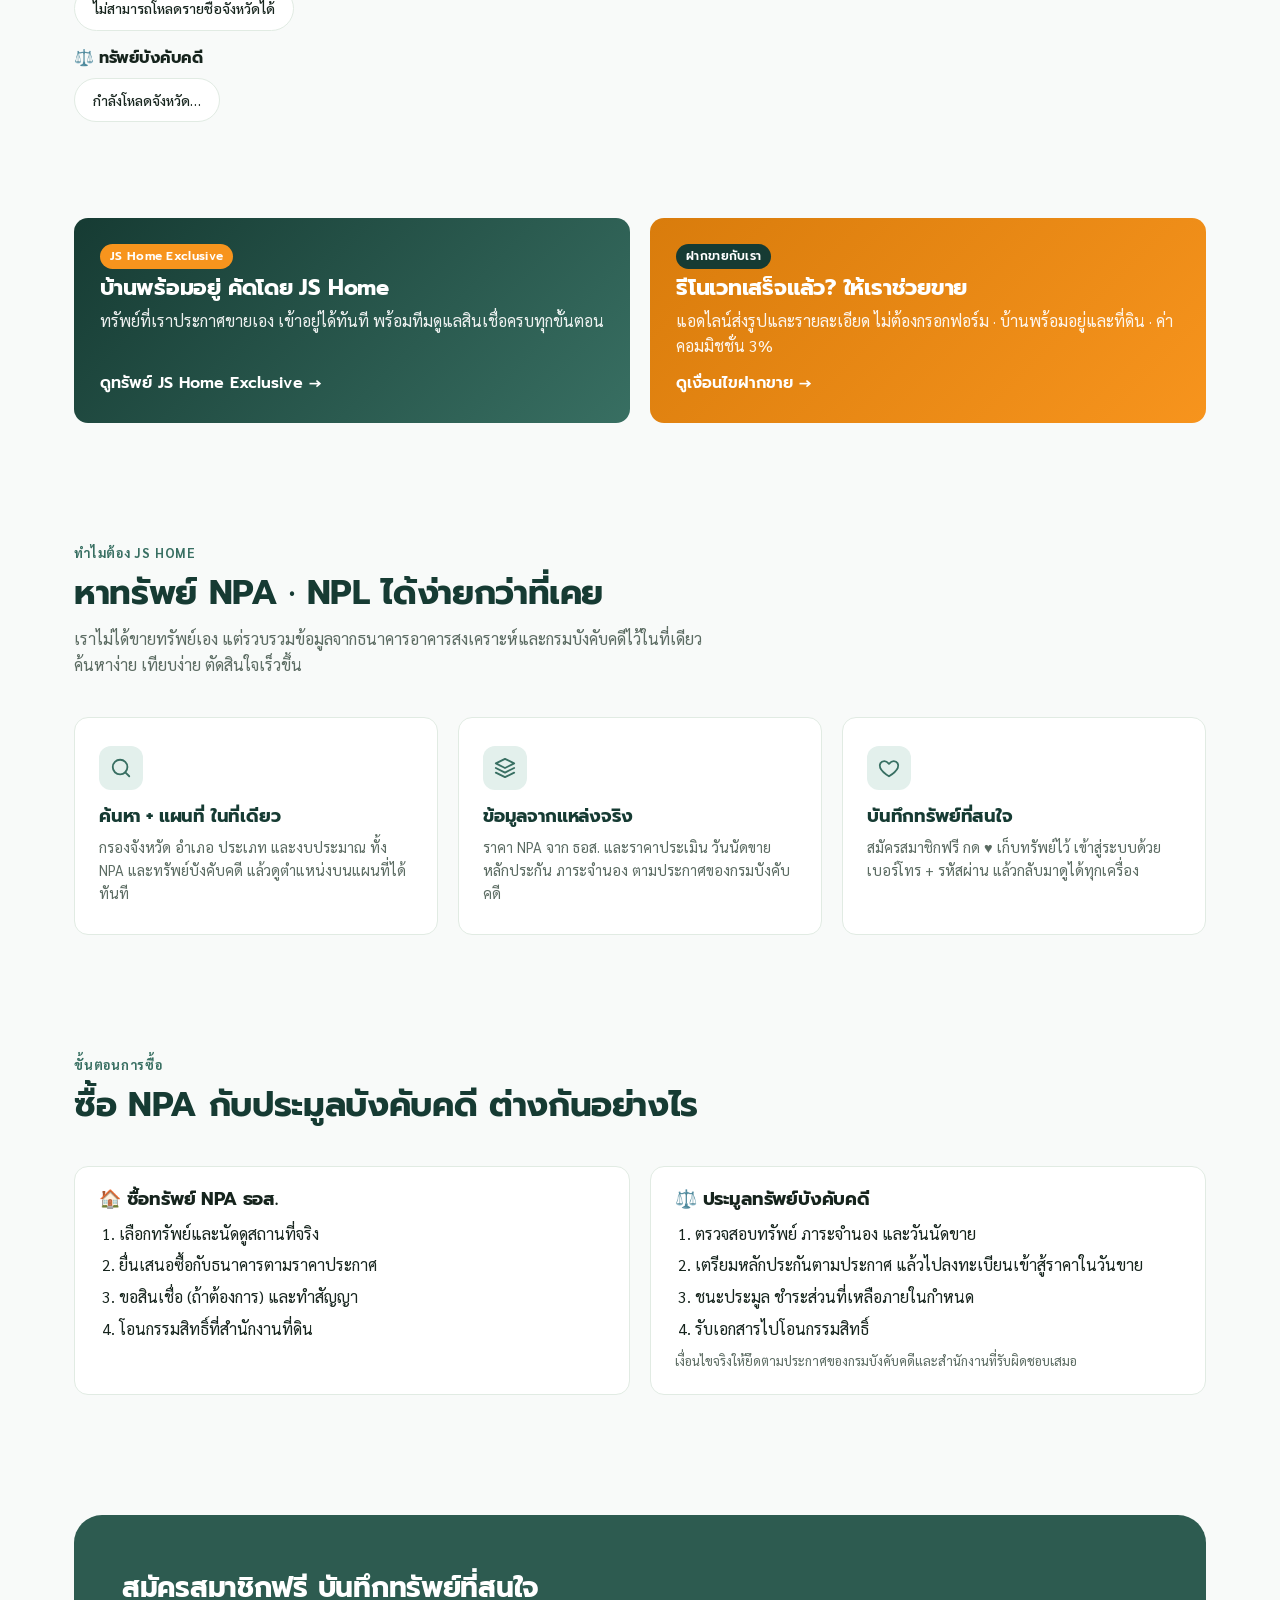
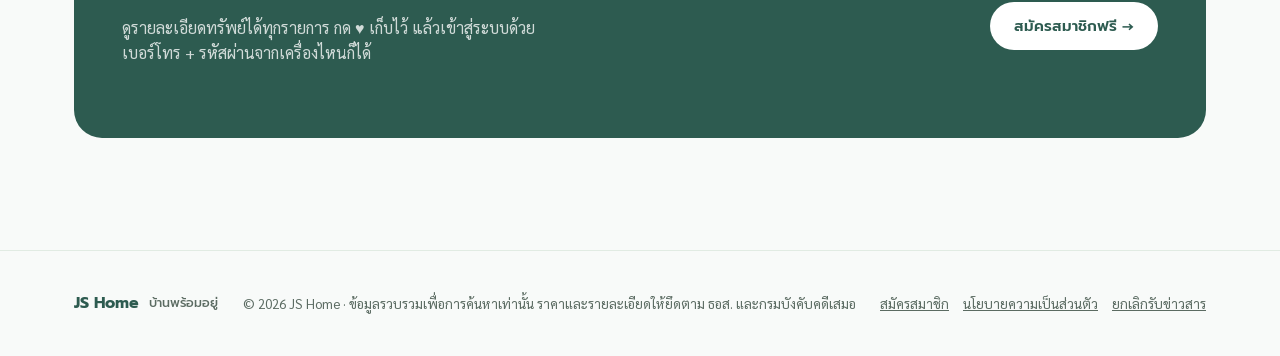
==== commit bf410955: "Add JS Home Exclusive, consignment page and auction-service banner - exclusive.html lists JS Home's " ====
--- a/index.html
+++ b/index.html
@@ -19,9 +19,10 @@
       JS Home <span style="color:var(--text-muted);font-weight:500;font-size:14px;">บ้านพร้อมอยู่</span>
     </a>
     <nav class="nav-links">
+      <a href="exclusive.html">JS Home Exclusive</a>
       <a href="properties.html">ทรัพย์ NPA ธอส.</a>
       <a href="led.html">ทรัพย์กรมบังคับคดี</a>
-      <a href="#how">ขั้นตอนการซื้อ</a>
+      <a href="consign.html">ฝากขาย</a>
       <a href="saved.html">♥ ที่บันทึก</a>
     </nav>
     <a href="#search" class="btn btn-primary btn-sm">ค้นหาทรัพย์</a>
@@ -152,6 +153,25 @@
     <h3 class="pill-head">⚖️ ทรัพย์บังคับคดี</h3>
     <div class="pill-grid" id="ledPills">
       <span class="pill">กำลังโหลดจังหวัด…</span>
+    </div>
+  </div>
+</section>
+
+<section class="section-tight">
+  <div class="container">
+    <div class="home-duo">
+      <a class="home-duo-card excl" href="exclusive.html">
+        <span class="excl-badge small">JS Home Exclusive</span>
+        <h3>บ้านพร้อมอยู่ คัดโดย JS Home</h3>
+        <p>ทรัพย์ที่เราประกาศขายเอง เข้าอยู่ได้ทันที พร้อมทีมดูแลสินเชื่อครบทุกขั้นตอน</p>
+        <span class="source-cta">ดูทรัพย์ JS Home Exclusive →</span>
+      </a>
+      <a class="home-duo-card consign" href="consign.html">
+        <span class="excl-badge small">ฝากขายกับเรา</span>
+        <h3>รีโนเวทเสร็จแล้ว? ให้เราช่วยขาย</h3>
+        <p>แอดไลน์ส่งรูปและรายละเอียด ไม่ต้องกรอกฟอร์ม · บ้านพร้อมอยู่และที่ดิน · ค่าคอมมิชชั่น 3%</p>
+        <span class="source-cta">ดูเงื่อนไขฝากขาย →</span>
+      </a>
     </div>
   </div>
 </section>
--- a/assets/style.css
+++ b/assets/style.css
@@ -1215,3 +1215,135 @@
 .home-results .result-meta { justify-content: space-between; }
 .home-results-note { margin: -4px 0 18px; color: var(--text-muted); font-size: 14.5px; }
 .home-results-note a { color: var(--green-700); text-decoration: underline; }
+
+/* ===== บริการรับประมูล (หน้าบังคับคดี) ===== */
+.auction-banner {
+  display: flex;
+  align-items: center;
+  justify-content: space-between;
+  gap: 14px;
+  flex-wrap: wrap;
+  background: linear-gradient(90deg, var(--green-900), var(--green-700));
+  color: white;
+  border-radius: var(--radius);
+  padding: 16px 20px;
+  margin-bottom: 16px;
+}
+.auction-banner b { display: block; font-family: var(--font-display); font-size: 19px; }
+.auction-banner span { font-size: 14.5px; opacity: 0.9; }
+.auction-banner .btn { background: var(--orange-500); flex: none; }
+.auction-banner .btn:hover { background: var(--orange-700); }
+
+/* ===== JS Home Exclusive ===== */
+.excl-hero { background: linear-gradient(135deg, var(--green-900), var(--green-700)); color: white; padding: 56px 0 48px; }
+.excl-hero h1 { font-size: clamp(28px, 4vw, 40px); margin: 10px 0 10px; }
+.excl-hero p { max-width: 640px; opacity: 0.9; font-size: 16.5px; }
+.excl-badge {
+  display: inline-block;
+  background: var(--orange-500);
+  color: white;
+  font-family: var(--font-display);
+  font-weight: 600;
+  font-size: 13.5px;
+  letter-spacing: 0.3px;
+  border-radius: 999px;
+  padding: 4px 14px;
+}
+.excl-badge.small { font-size: 12px; padding: 3px 10px; }
+.excl-hero-cta { display: flex; gap: 12px; flex-wrap: wrap; margin-top: 20px; }
+.excl-ghost { background: rgba(255,255,255,0.12); color: white; border: 1px solid rgba(255,255,255,0.4); }
+.excl-ghost:hover { background: rgba(255,255,255,0.2); }
+.excl-filter { display: flex; gap: 12px; flex-wrap: wrap; align-items: center; justify-content: space-between; margin-bottom: 16px; }
+.excl-chips { display: flex; gap: 8px; flex-wrap: wrap; }
+.recent-chip.is-active { background: var(--green-800); border-color: var(--green-800); color: white; }
+.excl-filter input {
+  flex: 0 1 340px;
+  padding: 10px 14px;
+  border: 1px solid var(--border);
+  border-radius: 999px;
+  font-family: var(--font-body);
+  font-size: 15px;
+  background: var(--bg-panel);
+}
+.excl-status {
+  position: absolute;
+  top: 12px;
+  right: 12px;
+  z-index: 2;
+  background: var(--green-700);
+  color: white;
+  font-size: 12.5px;
+  font-weight: 600;
+  border-radius: 999px;
+  padding: 3px 10px;
+}
+.excl-status.booked { background: var(--orange-500); }
+.excl-status.sold { background: #9B1C1C; }
+.excl-detail-head .excl-status { position: static; }
+.property-card.is-sold .property-thumb img { filter: grayscale(0.6); }
+.excl-rent { font-size: 14px; color: var(--green-700); font-weight: 600; }
+.excl-code { font-size: 12.5px; color: var(--text-muted); margin-bottom: 10px; }
+.excl-modal { max-width: 760px; padding: 0 0 22px; }
+.excl-modal > div > *:not(.excl-gallery) { margin-left: 22px; margin-right: 22px; }
+.excl-modal .member-close { background: rgba(255,255,255,0.9); border-radius: 50%; z-index: 3; }
+.excl-gallery { background: var(--green-100); }
+.excl-main { aspect-ratio: 4 / 3; max-height: 60vh; display: grid; place-items: center; overflow: hidden; }
+.excl-main.no-img { aspect-ratio: 16 / 5; }
+.excl-main img { width: 100%; height: 100%; object-fit: contain; background: #000; }
+.excl-thumbs { display: flex; gap: 6px; overflow-x: auto; padding: 8px; }
+.excl-thumbs button { flex: none; width: 72px; height: 54px; padding: 0; border: 2px solid transparent; border-radius: 6px; overflow: hidden; cursor: pointer; background: none; }
+.excl-thumbs button.is-active { border-color: var(--orange-500); }
+.excl-thumbs img { width: 100%; height: 100%; object-fit: cover; }
+.excl-detail-head { display: flex; justify-content: space-between; align-items: flex-start; gap: 12px; margin-top: 16px !important; }
+.excl-detail-head h3 { font-size: 22px; margin-top: 6px; }
+.excl-note { background: var(--green-100); border-radius: 10px; padding: 10px 14px; font-size: 14.5px; margin-top: 14px; }
+
+/* ===== ฝากขาย ===== */
+.consign-hero { background: linear-gradient(135deg, var(--orange-700), var(--orange-500)); }
+.consign-hero .excl-badge { background: var(--green-900); }
+.consign-grid { display: grid; grid-template-columns: repeat(3, 1fr); gap: 18px; }
+.consign-card {
+  display: flex;
+  flex-direction: column;
+  background: var(--bg-panel);
+  border: 1px solid var(--border);
+  border-top: 5px solid var(--green-700);
+  border-radius: var(--radius);
+  padding: 22px;
+}
+.consign-card.offer { border-top-color: var(--orange-500); }
+.consign-icon { font-size: 34px; }
+.consign-card h3 { font-size: 19px; margin: 6px 0 6px; }
+.consign-card p { color: var(--text-muted); flex: 1; }
+.consign-result { font-weight: 700; color: var(--green-800); margin: 4px 0 12px; }
+.consign-card.offer .consign-result { color: var(--orange-700); }
+.consign-card .btn { justify-content: center; }
+.consign-terms { margin: 0; padding-left: 20px; }
+.consign-terms li { margin-bottom: 8px; }
+
+/* หน้าแรก: JS Home Exclusive + ฝากขาย */
+.home-duo { display: grid; grid-template-columns: 1fr 1fr; gap: 20px; }
+.home-duo-card {
+  display: flex;
+  flex-direction: column;
+  gap: 6px;
+  border-radius: var(--radius);
+  padding: 26px;
+  color: white;
+  background: linear-gradient(135deg, var(--green-900), var(--green-700));
+  transition: transform 0.15s ease, box-shadow 0.15s ease;
+}
+.home-duo-card.consign { background: linear-gradient(135deg, var(--orange-700), var(--orange-500)); }
+.home-duo-card.consign .excl-badge { background: var(--green-900); }
+.home-duo-card:hover { transform: translateY(-3px); box-shadow: var(--shadow); }
+.home-duo-card h3 { font-size: 22px; }
+.home-duo-card p { opacity: 0.92; margin: 0 0 6px; }
+.home-duo-card .excl-badge { align-self: flex-start; }
+.home-duo-card .source-cta { color: white; }
+
+@media (max-width: 860px) {
+  .consign-grid, .home-duo { grid-template-columns: 1fr; }
+}
+
+.excl-hero .btn-primary { background: var(--orange-500); }
+.excl-hero .btn-primary:hover { background: var(--orange-700); }
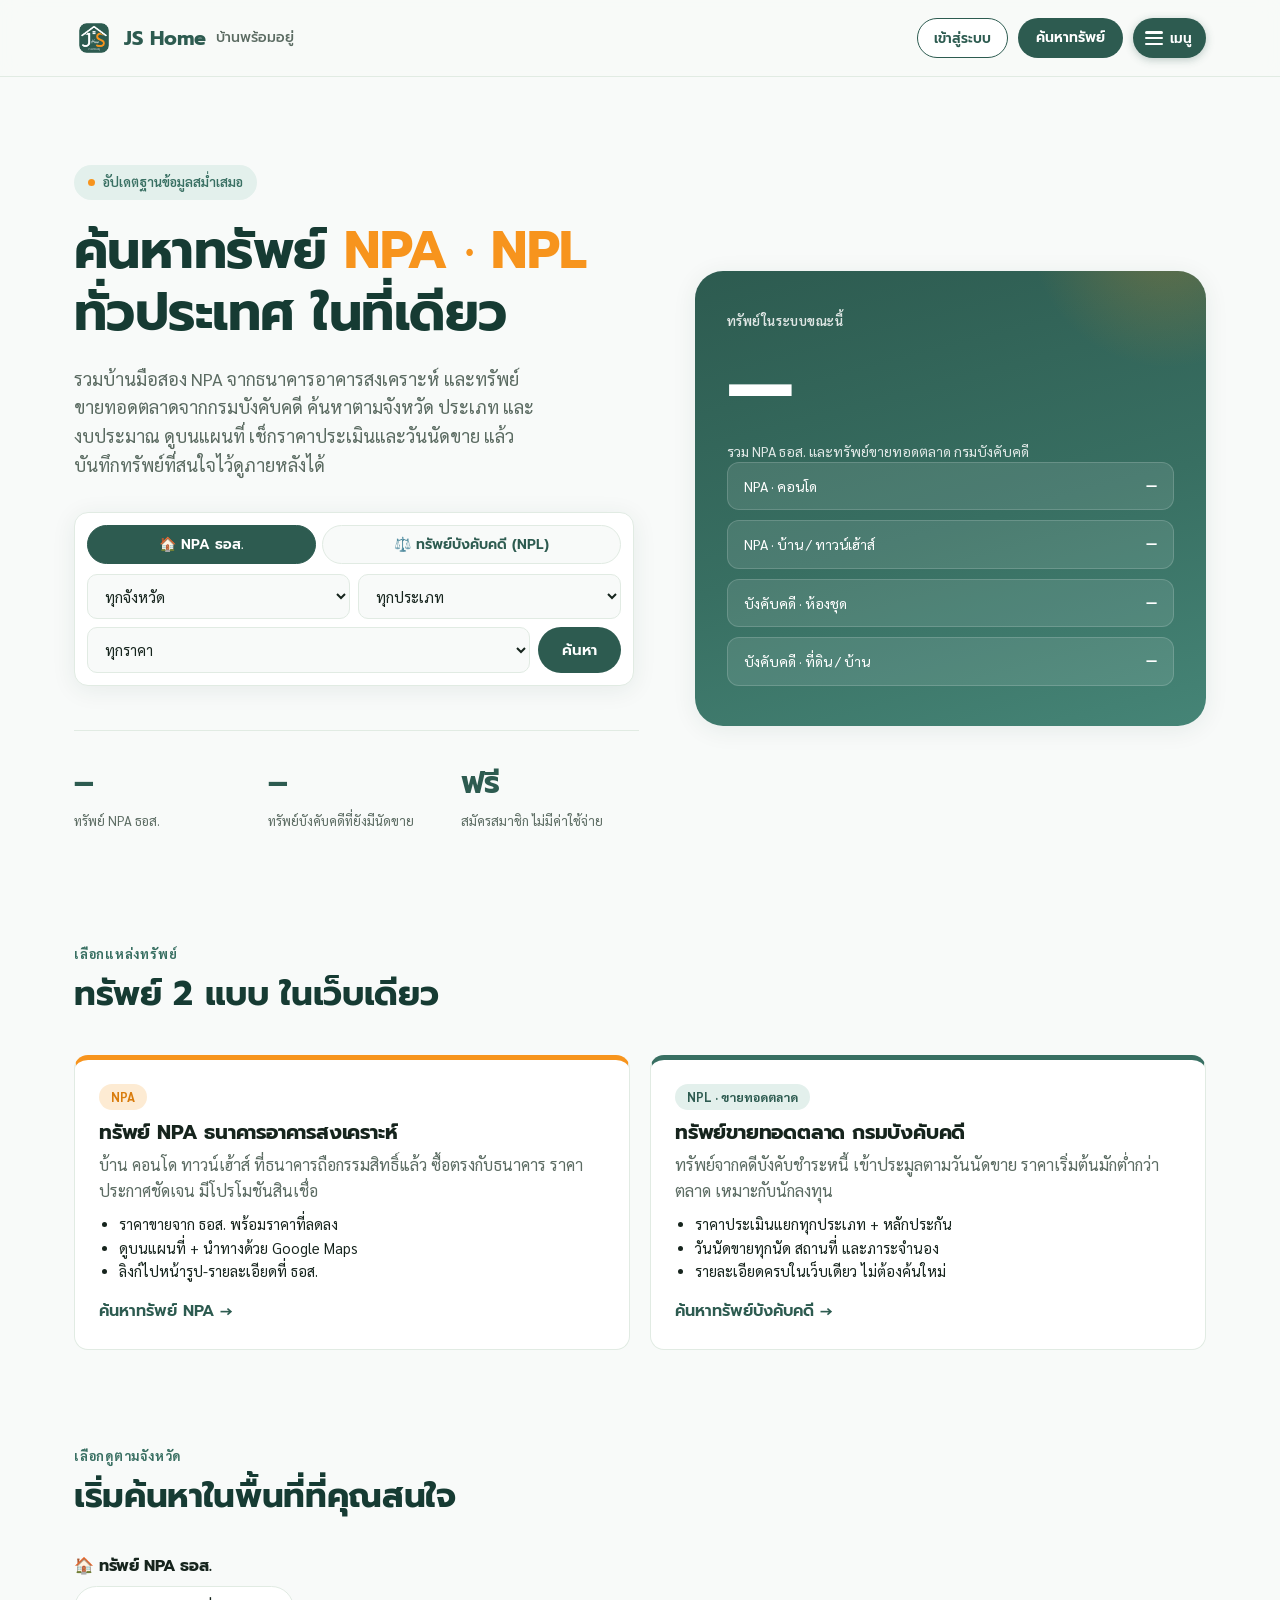
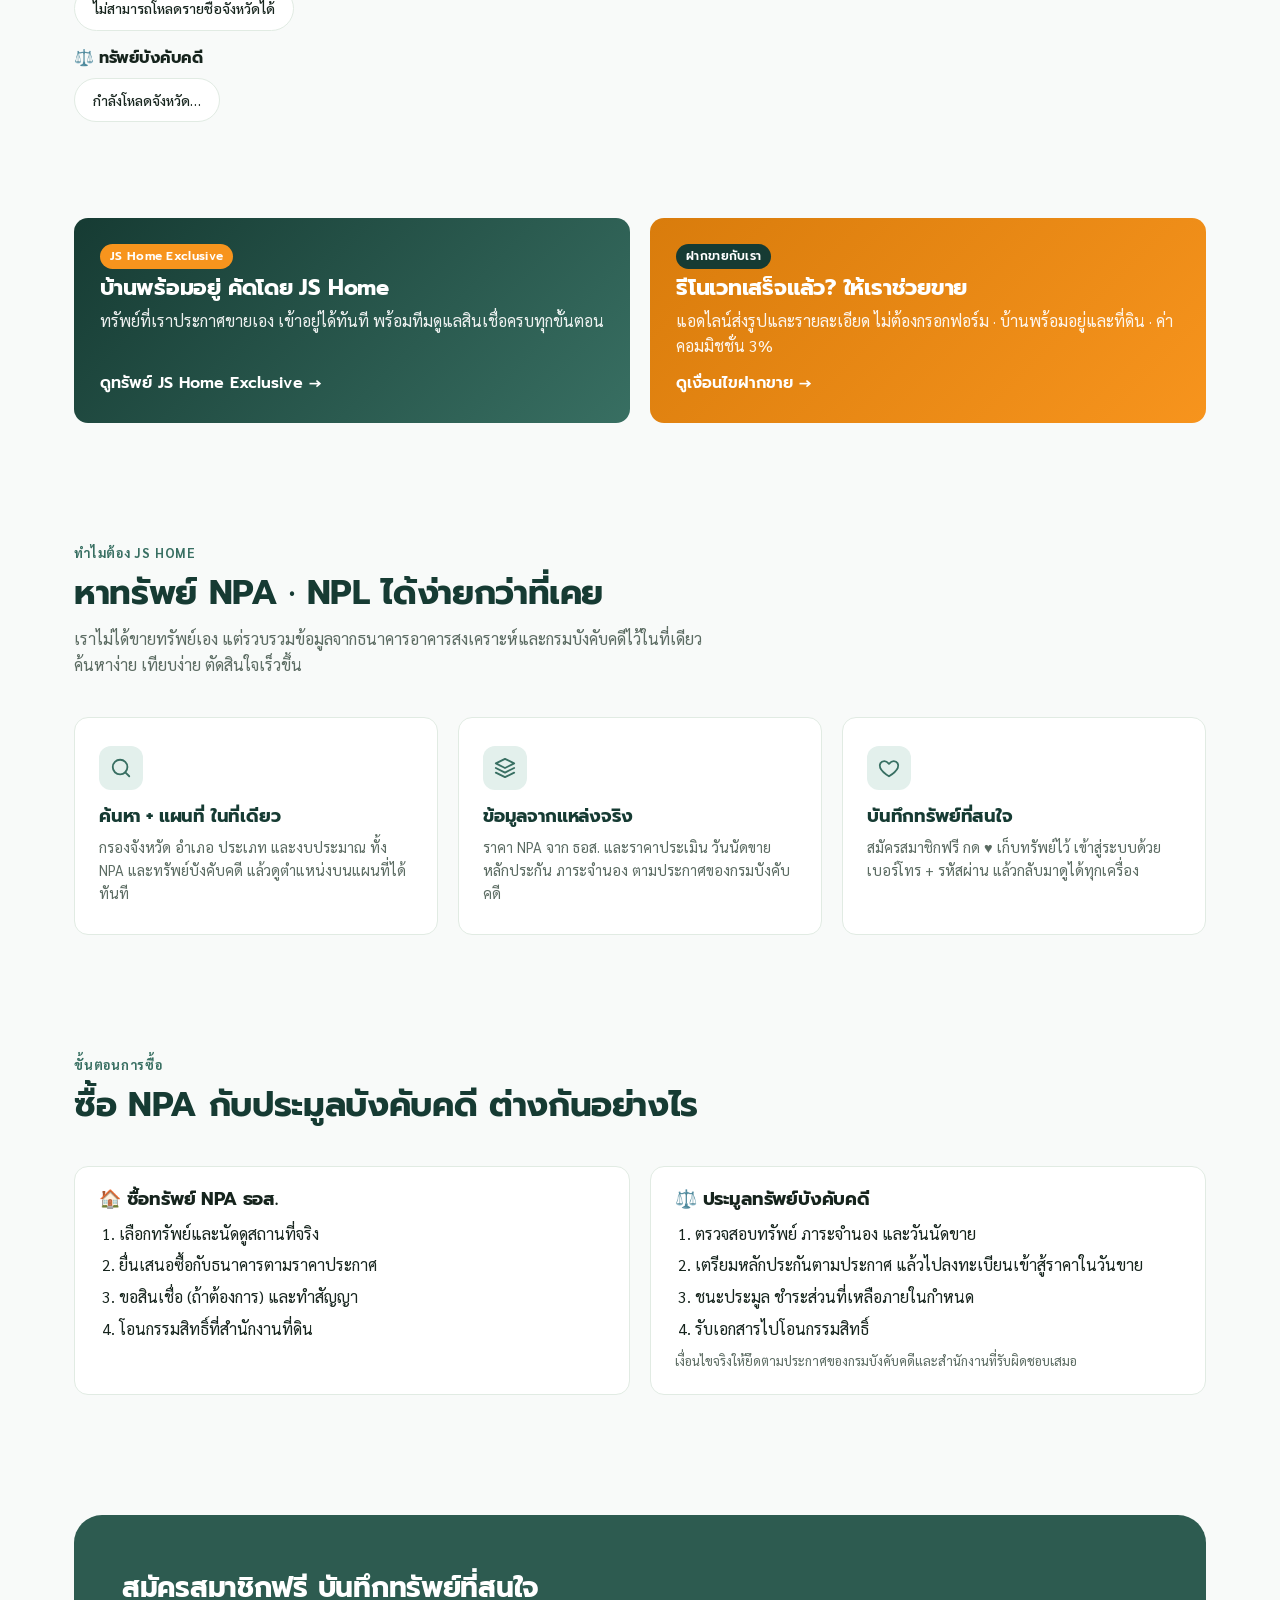
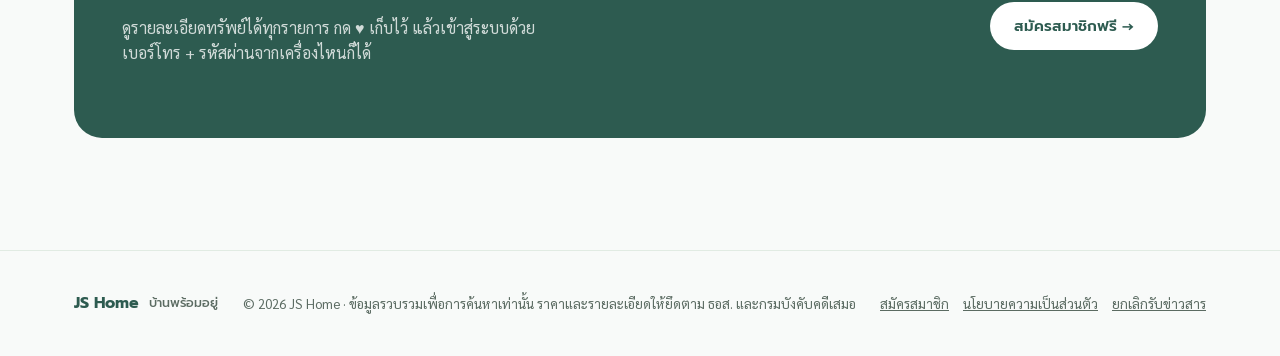
==== commit 6a7741bc: "Add featured listings section to the home page - New Supabase table featured_listings (code, sort_or" ====
--- a/index.html
+++ b/index.html
@@ -157,6 +157,19 @@
   </div>
 </section>
 
+<section class="section-tight home-featured" id="homeFeatured" hidden>
+  <div class="container">
+    <div class="section-head home-featured-head">
+      <div>
+        <span class="section-eyebrow">⭐ ทรัพย์แนะนำ</span>
+        <h2>บ้านพร้อมอยู่ คัดโดย JS Home</h2>
+      </div>
+      <a class="btn btn-ghost btn-sm" href="exclusive.html">ดูทั้งหมด →</a>
+    </div>
+    <div class="property-grid" id="featuredGrid"></div>
+  </div>
+</section>
+
 <section class="section-tight">
   <div class="container">
     <div class="home-duo">
@@ -266,6 +279,7 @@
 <script src="assets/member.js"></script>
 <script src="assets/supabase-client.js"></script>
 <script src="assets/led-client.js"></script>
+<script src="assets/exclusive-feed.js"></script>
 <script>
   const fmt = (n) => Number(n || 0).toLocaleString("th-TH");
   const $ = (id) => document.getElementById(id);
@@ -442,7 +456,26 @@
     }
   }
   initLanding();
+
+  // ===== ทรัพย์แนะนำ (ปักหมุด) — รหัสจากตาราง featured_listings ใน Supabase, ข้อมูลทรัพย์จากฟีดลิสติ้ง =====
+  // แสดงสูงสุด 10 รายการตามลำดับ sort_order · ข้ามทรัพย์ที่ขายแล้ว / หารหัสไม่เจอ · ไม่มีรายการ = ซ่อนทั้งส่วน
+  const FEATURED_MAX = 10;
+  async function initFeatured() {
+    let codes;
+    try { codes = await JSHExclusive.featuredCodes(); } catch (e) { console.error("โหลดทรัพย์แนะนำไม่สำเร็จ:", e); return; }
+    if (!codes.length) return;
+    const norm = (c) => String(c || "").trim().toUpperCase();
+    await JSHExclusive.load((items) => {
+      const byCode = new Map(items.map((p) => [norm(p.code), p]));
+      const picks = codes.map((c) => byCode.get(norm(c)))
+        .filter((p) => p && !JSHExclusive.isSold(p.status)).slice(0, FEATURED_MAX);
+      $("homeFeatured").hidden = !picks.length;
+      $("featuredGrid").innerHTML = picks.map((p) => JSHExclusive.card(p, "exclusive.html")).join("");
+    });
+  }
+  initFeatured();
 </script>
 
+<script src="assets/nav.js"></script>
 </body>
 </html>
--- a/assets/style.css
+++ b/assets/style.css
@@ -1,5 +1,7 @@
 /* ===== JS Home — Design Tokens (อัปเดตตามโลโก้แบรนด์) ===== */
 :root {
+  /* เว็บออกแบบโทนสว่างอย่างเดียว — กันเบราว์เซอร์มือถือ (Chrome "Auto dark") กลับสีเอง จนปุ่ม/ไอคอนมองไม่เห็น */
+  color-scheme: only light;
   --green-900: #163B33;
   --green-800: #2D5B50;
   --green-700: #386F62;
@@ -90,8 +92,10 @@
 
 .brand-mark img { width: 100%; height: 100%; object-fit: cover; }
 
+/* เมนูแถวเดิมในหัวเว็บ — ไม่ใช้แล้ว ทุกขนาดจอใช้ปุ่ม "≡ เมนู" (nav.js) แทน
+   (ลิงก์ยังอยู่ใน HTML ให้ Google อ่านได้) */
 .nav-links {
-  display: flex;
+  display: none;
   align-items: center;
   gap: 32px;
   font-size: 15px;
@@ -100,6 +104,88 @@
 }
 
 .nav-links a:hover { color: var(--green-800); }
+
+/* ===== ปุ่ม "≡ เมนู" (ทุกขนาดจอ) — สร้างโดย assets/nav.js ===== */
+/* ปุ่มเขียวทึบ + เส้นขาวหนา: มองเห็นชัดแม้มือถือบังคับโหมดมืด */
+.nav-toggle {
+  display: inline-flex;
+  flex-shrink: 0;
+  margin-left: 10px;
+  align-items: center;
+  gap: 7px;
+  height: 40px;
+  padding: 0 14px 0 12px;
+  border: 0;
+  border-radius: 999px;
+  background: var(--green-800);
+  color: #fff;
+  font-family: var(--font-display);
+  font-weight: 600;
+  font-size: 13.5px;
+  cursor: pointer;
+  box-shadow: 0 2px 8px rgba(45, 91, 80, 0.3);
+}
+.nav-toggle:active { background: var(--green-900); }
+.nav-toggle-bars { display: flex; flex-direction: column; justify-content: space-between; width: 18px; height: 14px; }
+.nav-toggle-bars i { display: block; height: 2.5px; border-radius: 2px; background: #fff; }
+
+.mobile-nav { position: fixed; inset: 0; z-index: 1000; }
+.mobile-nav[hidden] { display: none; }
+.mobile-nav-backdrop { position: absolute; inset: 0; background: rgba(22, 36, 29, 0.45); }
+.mobile-nav-sheet {
+  position: absolute;
+  top: 0; right: 0; bottom: 0;
+  width: min(340px, 88vw);
+  background: var(--bg-panel);
+  box-shadow: -8px 0 30px rgba(0, 0, 0, 0.15);
+  padding: 16px;
+  overflow-y: auto;
+  animation: mobile-nav-in 0.2s ease-out;
+}
+@keyframes mobile-nav-in { from { transform: translateX(100%); } to { transform: none; } }
+.mobile-nav-head {
+  display: flex; align-items: center; justify-content: space-between;
+  font-family: var(--font-display); font-weight: 600; color: var(--green-900);
+  margin-bottom: 12px;
+}
+.mobile-nav-close {
+  width: 40px; height: 40px; border: 0; border-radius: 10px;
+  background: var(--green-100); color: var(--green-800); font-size: 16px; cursor: pointer;
+}
+.mobile-nav-main { display: grid; gap: 10px; margin-bottom: 18px; }
+.mobile-nav-main-item {
+  display: flex; align-items: center; gap: 12px;
+  padding: 14px; border: 1px solid var(--border); border-radius: 12px;
+  color: var(--text); text-decoration: none;
+}
+.mobile-nav-main-item b { display: block; font-family: var(--font-display); color: var(--green-900); font-size: 16px; }
+.mobile-nav-main-item small { display: block; color: var(--text-muted); font-size: 12.5px; }
+.mobile-nav-main-item.current { border-color: var(--green-700); background: var(--green-100); }
+.mobile-nav-icon { font-size: 24px; width: 32px; text-align: center; flex-shrink: 0; }
+.mobile-nav-more { display: grid; border-top: 1px solid var(--border); padding-top: 8px; }
+.mobile-nav-more a { padding: 12px 4px; color: var(--text); text-decoration: none; font-size: 15px; }
+.mobile-nav-more a.current { color: var(--green-800); font-weight: 600; }
+html.nav-open { overflow: hidden; }
+
+/* ปุ่ม "เข้าสู่ระบบ" ให้สูงเท่าปุ่มเมนู ขอบเขียว เป็นคู่กัน (ทุกขนาดจอ) */
+.site-header .member-account button {
+  height: 40px;
+  padding: 0 16px;
+  border: 1.5px solid var(--green-800);
+  background: #fff;
+  color: var(--green-800);
+}
+.site-header .container > .btn { height: 40px; padding: 0 18px; }
+
+@media (max-width: 860px) {
+  .nav-toggle { margin-left: 0; }
+  .site-header .container > .btn { display: none; }  /* ปุ่มขวาบนย้ายไปอยู่ในเมนู */
+  .site-header .container { height: 64px; }
+  .brand { font-size: 18px; }
+}
+@media (max-width: 380px) {
+  .brand > span:not(.brand-mark) { display: none; }  /* จอแคบมาก: ซ่อนคำว่า บ้านพร้อมอยู่ */
+}
 
 .btn {
   display: inline-flex;
@@ -1347,3 +1433,8 @@
 
 .excl-hero .btn-primary { background: var(--orange-500); }
 .excl-hero .btn-primary:hover { background: var(--orange-700); }
+
+/* ===== ทรัพย์แนะนำบนหน้าแรก (featured_listings) ===== */
+.home-featured[hidden] { display: none; }
+.home-featured-head { display: flex; align-items: flex-end; justify-content: space-between; gap: 16px; flex-wrap: wrap; }
+.home-featured-head h2 { margin: 0; }
